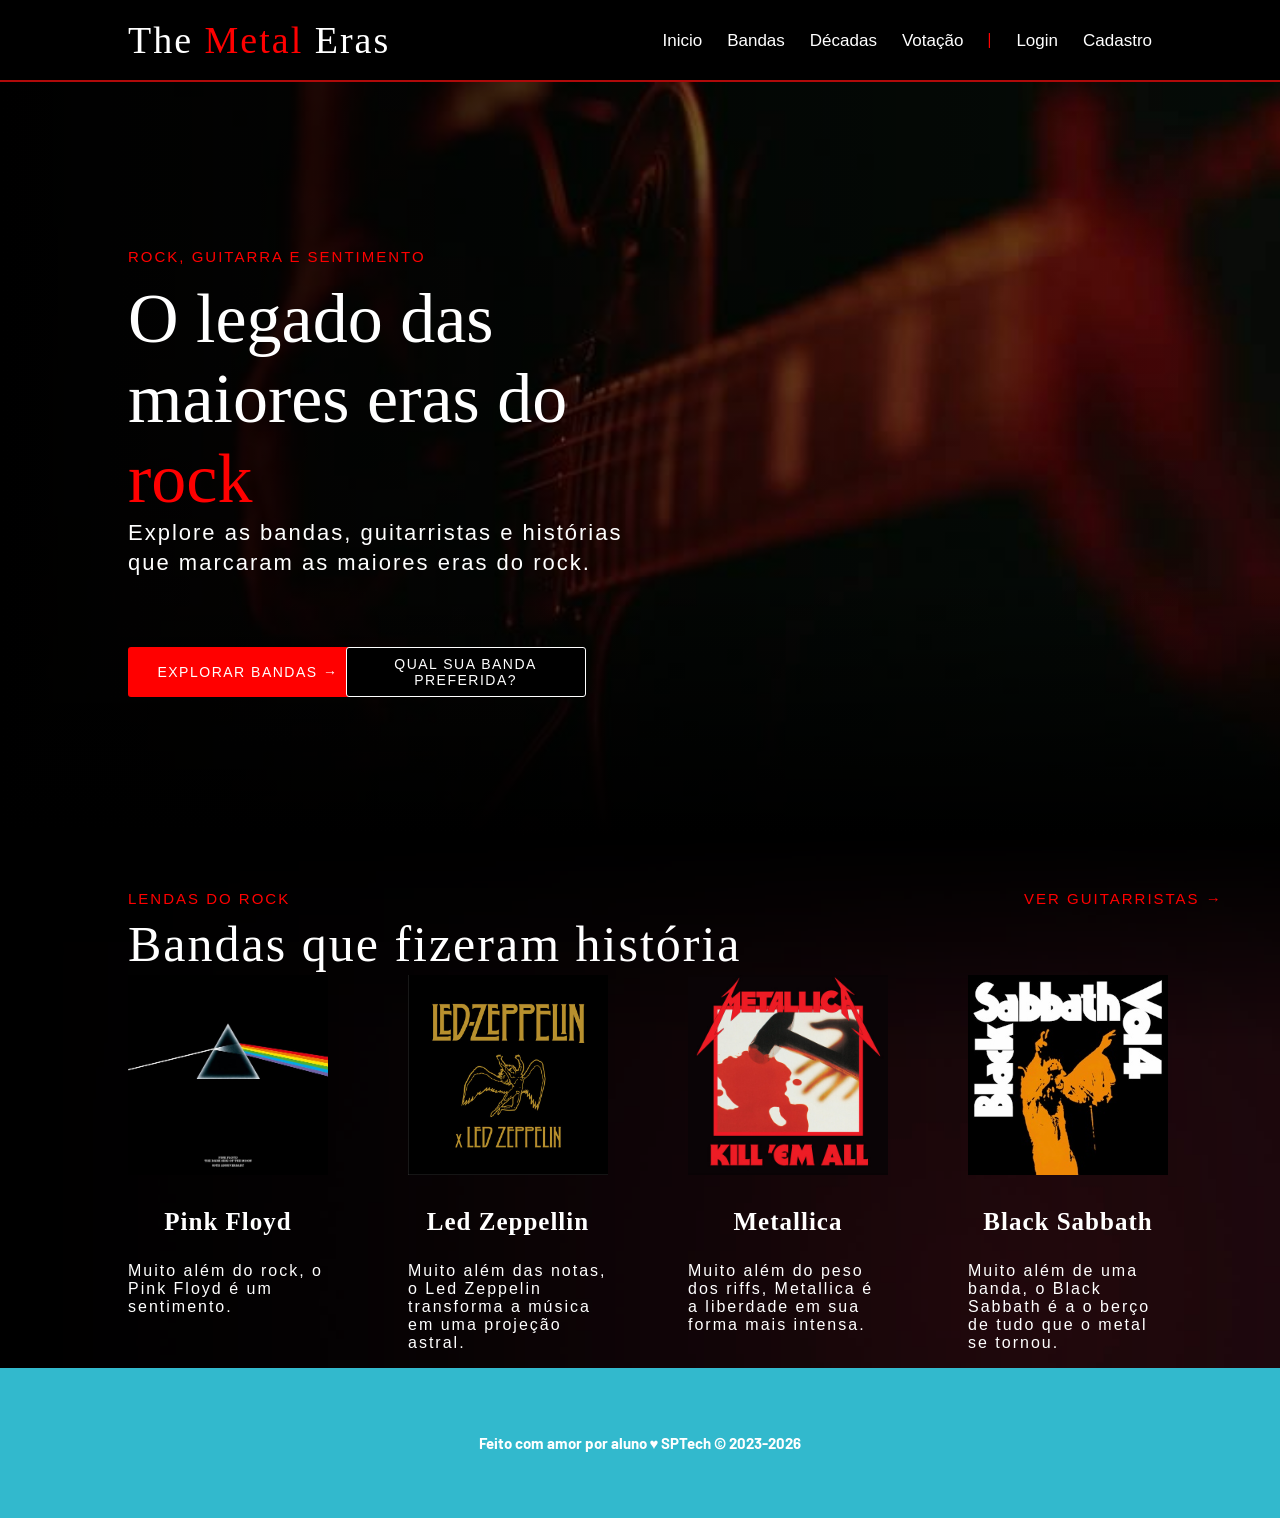
==== web-data-viz/public/index.html @ 072466fb "Adicionei a próxima parte do site, com as bandas, além de aprender a fazer degrade de uma página par" ====
<!DOCTYPE html>
<html lang="en">

<head>
  <meta charset="UTF-8">
  <meta http-equiv="X-UA-Compatible" content="IE=edge">
  <meta name="viewport" content="width=device-width, initial-scale=1.0">

  <title>The Metal Eras | Página Inicial</title>

  <script src="./js/sessao.js"></script>

  <link rel="stylesheet" href="./css/estilo.css">
  <link rel="icon" href="./assets/icon/favicon2.ico">
  <link rel="preconnect" href="https://fonts.gstatic.com">
</head>

<body>
  <div class="header">
    <div class="container">
      <h1 class="titulo">The <span> Metal </span> Eras</h1>
      <ul class="navbar">
        <li class="agora">
          <a href="">Inicio</a>
        </li>
        <li>
          <a href="">Bandas</a>
        </li>
        <li>
          <a href="">Décadas</a>
        </li>
        <li>
          <a href="">Votação</a>
        </li>
        <!-- <li>
          <a href="simulador.html">Simulador</a>
        </li> -->
        <li class="separador">|</li>
        <li>
          <a href="login.html">Login</a>
        </li>
        <li>
          <a href="cadastro.html">Cadastro</a>
        </li>
      </ul>
    </div>
  </div>

  <div class="banner">
    <div class="frase_vermelha">
      <p>ROCK, GUITARRA E SENTIMENTO</p>
    </div>
    <div class="container">
      <p>O legado das maiores eras do <span>rock</span></p>
    </div>
    <div class="texto_descricao">
      <p>Explore as bandas, guitarristas e histórias que marcaram as maiores eras do rock.</p>
    </div>
    <div>
      <button class="botao_explorar" onclick="">EXPLORAR BANDAS →</button>
    </div>
    <div>
      <button class="escolha_banda" onclick="">QUAL SUA BANDA PREFERIDA?</button>
    </div>
  </div>

  <div class="social">
    <div class="container">
      <div class="titulo_bandas">
        <p>LENDAS DO ROCK</p>
      </div>
      <div class="titulo_guitarristas">
        <p href="">VER GUITARRISTAS →</p>
      </div>
      <div class="titulo_bandas2">
        <p>Bandas que fizeram história</p>
      </div>
      <div class="boxes">
        <div class="box">
          <img src="assets/the dark side of the moon.jpg">
          <h4 class="nome_banda">Pink Floyd</h4>
          <p>Muito além do rock, o Pink Floyd é um sentimento.
          </p>
        </div>
        <div class="box">
          <img src="assets/LED_ZEPPELIN.jpg">
          <h4 class="nome_banda">Led Zeppellin</h4>
          <p>Muito além das notas, o Led Zeppelin transforma a música em uma projeção astral.
          </p>
        </div>
        <div class="box">
          <img src="assets/KillEmAll.jpg">
          <h4 class="nome_banda">Metallica</h4>
          <p>Muito além do peso dos riffs, Metallica é a liberdade em sua forma mais intensa.
          </p>
        </div>
        <div class="box">
          <img src="assets/vol 4.jpg">
          <h4 class="nome_banda">Black Sabbath</h4>
          <p>Muito além de uma banda, o Black Sabbath é a o berço de tudo que o metal se tornou.
          </p>
        </div>
      </div>
    </div>
  </div>

  <div class="footer">
    <div class="container">
      <h4>Feito com amor por aluno &hearts; SPTech &copy; 2023-2026</h4>
    </div>
  </div>
</body>

</html>
---- web-data-viz/public/css/estilo.css ----
@import url('https://fonts.googleapis.com/css2?family=Barlow:ital,wght@0,100;0,200;0,300;0,400;0,500;0,600;0,700;0,800;0,900;1,100;1,200;1,300;1,400;1,500;1,600;1,700;1,800;1,900&display=swap');

body {
  margin: 0;
  padding: 0;
  font-family: 'Barlow', 'Segoe UI', 'Segoe UI', Tahoma, Geneva, Verdana, sans-serif;
  background-color: black;
}

:root {
  --tamanho-header: 80px;
  --tamanho-banner: calc(100vh - var(--tamanho-header) - var(--tamanho-footer) - 2px);
  --tamanho-simulador: calc(100vh - var(--tamanho-header) - var(--tamanho-footer) - 2px);
  --tamanho-login: calc(100vh - var(--tamanho-header) - var(--tamanho-footer) - 2px);
  --tamanho-footer: 65px;
}

.container {
  display: flex;
  width: 80%;
  margin: auto;
}

.header {
  height: var(--tamanho-header);
  border-bottom: 2px solid #b00a0a;
  font-size: 17px;
}

.header .container {
  justify-content: space-between;
  align-items: center;
  height: 100%;
}

.header a {
  text-decoration: none;
  color: white;
  font-family: 'Montserrat', sans-serif;
}

.separador {
  color: red;
}

.agora {
  font-weight: 400;
  color: #ED145B;
}

.navbar {
  display: flex;
  align-items: center;
  gap: 25px;
  list-style: none;
  padding: 0;
}

.navbar li a:hover {
  text-decoration: underline;
  text-decoration-color: red;
  text-underline-offset: 6px;
  color: red;
}

.titulo {
  color: #ffffff;
  width: fit-content;
  font-weight: 500;
  font-family: cinzel;
  letter-spacing: 2px;
  font-size: 38px;
}

.titulo span {
  color: rgb(255, 0, 0);
}

.header h1 {
  margin: 0;
}

/* BANNER */

.banner {
  height: var(--tamanho-banner);
  color: white;
  background-color: black;
  background-image:
    linear-gradient(to bottom, transparent 65%, black 100%),
    linear-gradient(to right, black, transparent),
    url('../assets/banner site.jpg');
  background-size: cover;
  background-position: center;
  background-repeat: no-repeat;
  position: relative;
}

.banner .container {
  justify-content: center left;
  align-items: center;
  height: 100%;
}

.banner .container p {
  width: 50%;
  margin: 0;
  padding: 0;
  font-family: cinzel;
  font-size: 70px;
  font-weight: 500;
  transform: translateY(-60px);
}

.banner .frase_vermelha p {
  position: absolute;
  top: 20%;
  left: 10%;
  color: red;
  font-size: 18px;
  font-family: 'Poppins', sans-serif;
  letter-spacing: 2px;
  font-size: 15px;
}


.banner .container span {
  color: red;
}

.banner .texto_descricao p {
  position: absolute;
  top: 55%;
  left: 10%;
  color: white;
  font-family: 'Poppins', sans-serif;
  letter-spacing: 2px;
  font-size: 22px;
  width: 500px;
  line-height: 30px;
}

.banner .botao_explorar {
  position: absolute;
  top: 75%;
  left: 10%;
  width: 240px;
  height: 50px;
  font-size: 14px;
  letter-spacing: 1.5px;
  color: white;
  background-color: red;
  border: none;
  border-radius: 3px;
  cursor: pointer;
}

.banner .escolha_banda {
  position: absolute;
  top: 75%;
  left: 27%;
  width: 240px;
  height: 50px;
  font-size: 14px;
  letter-spacing: 1.5px;
  color: white;
  background-color: black;
  border: 1px solid white;
  border-radius: 3px;
  cursor: pointer;
}

/* MISSÃO VISÃO VALORES */

.social {
  background-image:
    linear-gradient(to bottom, black 0%, transparent 40%),
    linear-gradient(to right, black, transparent),
    url(../assets/fundo-site.jpg);
  display: flex;
  padding-top: 140px;
  position: relative;
}

.social .container {
  justify-content: center;
}

.container .titulo_bandas p {
  position: absolute;
  top: 40px;
  left: 10%;
  color: red;
  font-size: 15px;
  font-family: 'Poppins', sans-serif;
  letter-spacing: 2px;
}

.container .titulo_guitarristas p {
  position: absolute;
  top: 40px;
  left: 80%;
  color: red;
  font-size: 15px;
  font-family: 'Poppins', sans-serif;
  letter-spacing: 2px;
}

.container .titulo_bandas2 p {
  position: absolute;
  top: 30px;
  left: 10%;
  color: white;
  font-size: 50px;
  font-family: cinzel;
  letter-spacing: 2px;
}

.box img {
  width: 200px;
}

.social .container .boxes {
  display: flex;
  justify-content: space-between;
  width: 100%;
  padding: 0;
  gap: 80px;
}

.social .box h4 {
  margin-bottom: 10px;
}


.social .container .boxes .nome_banda {
  font-family: cinzel;
  font-size: 25px;
  color: white;
  letter-spacing: 1px;
}

.social p {
  text-align: left;
  color: white;
  font-family: 'Poppins', sans-serif;
  letter-spacing: 2px;
}

.box {
  display: flex;
  flex-direction: column;
  align-items: center;
}

/* FOOTER */

.footer {
  background-color: #32b9cd;
  height: 150px;
  color: #fff;
  display: flex;
  font-size: 15px;
}

.footer .container {
  justify-content: center;
  text-align: center;
}

.footer .container .version {
  font-size: 12px;
}

/* LOGIN */

.login {
  height: var(--tamanho-login);
  background-image: url('../assets/imgs/bg-jelly-fish-para-home.png');
  background-size: cover;
}

.login .container {
  justify-content: center;
  align-items: center;
  height: 100%;
}

.card {
  width: 50%;
  background-color: #e5e5e5;
  border-radius: 10px;
  display: flex;
  align-items: center;
  justify-content: space-evenly;
  color: palevioletred;
  flex-direction: column;
  height: fit-content;
  padding: 20px 0;
}

.card h2 {
  margin: 0;
  font-size: 30px;
}

.formulario {
  display: flex;
  height: 90%;
  width: 80%;
  justify-content: space-around;
  flex-direction: column;
}

.formulario span {
  font-size: 15px;
  font-weight: 800;
}

.formulario input {
  border: 2px solid #32b9cd;
  text-align: center;
  border-radius: 10px;
  margin: 0;
}

.formulario select {
  border: 2px solid #32b9cd;
  background-color: white;
  color: gray;
  height: 36px;
  text-align: center;
  border-radius: 10px;
  margin: 0;
}

.campo {
  display: flex;
  flex-direction: column;
  justify-content: start;
  padding: 5px 0;
}

.botao {
  cursor: pointer;
  font-family: "Barlow", sans-serif;
  border: 0;
  border-radius: 5px;
  font-weight: 600;
  font-size: 18px;
  color: #fff;
  background-color: #ED145B;
  width: 120px;
  height: 30px;
  align-self: center;
  margin-top: 20px;
}

.loading-div {
  width: 50px;
  display: none;
}

.loading-div img {
  height: 50px;
  width: 50px;
}

#div_erros_login {
  display: none
}

/* FORMULARIO */

.alerta_erro {
  display: flex;
  justify-content: flex-end;
}

.card_erro {
  display: none;
  background-color: #fff;
  color: black;
  width: 230px;
  position: fixed;
  border-radius: 4px;
  border: #ED145B 3px solid;
  padding: 10px;
  margin-right: 10%;
}

.card_erro #mensagem_erro {
  font-weight: 500;
  font-size: 20px;
}

.formulario .tipo_campo {
  font-size: 20px;
  font-weight: 600 !important;
}

.formulario {
  display: flex;
  flex-direction: column;
}

input {
  margin-bottom: 10px;
  border: 2px solid #32b9cd;
  padding: 10px;
  text-align: center;
  border-radius: 10px;
}

.btn {
  font-family: "Barlow", sans-serif;
  border: 0;
  border-radius: 5px;
  font-weight: 600;
  font-size: 18px;
  padding: 10px 15px;
  color: white;
  background-color: #ED145B;
  width: 120px;
  align-self: center;
  margin-top: 5px;
}

.loading-div {
  width: 50px;
  margin: auto;
  display: none;
}

.loading-div img {
  height: 50px;
  width: 50px;
}

/* SIMULADOR */

.simulador {
  color: white;
}

.simulador .container {
  flex-direction: column;
  overflow: scroll;
  height: var(--tamanho-simulador);
}

/* ALERTA */

#alerta {
  position: absolute;
  right: 0;
  bottom: 0;
}

.mensagem-alarme {
  background-color: white;
  border-radius: 5px;
  width: 300px;
  height: 80px;
  margin: 10px;
  padding: 10px 0;
  display: flex;
  justify-content: space-evenly;
  align-items: center;
}

.mensagem-alarme h3 {
  font-size: 14px;
  margin: 0;
}

.mensagem-alarme .informacao {
  width: 66%;
}

.alarme-sino {
  width: 48px;
  height: 48px;
  animation-name: bell;
  animation-duration: 4s;
  background-image: url('https://cdn-icons-png.flaticon.com/512/1157/1157000.png');
  background-size: cover;
  animation-iteration-count: infinite;
}

@keyframes bell {
  0% {
    transform: rotate(25deg)
  }

  25% {
    transform: rotate(-25deg)
  }

  50% {
    transform: rotate(25deg)
  }

  75% {
    transform: rotate(-25deg)
  }

  100% {
    transform: rotate(25deg)
  }
}
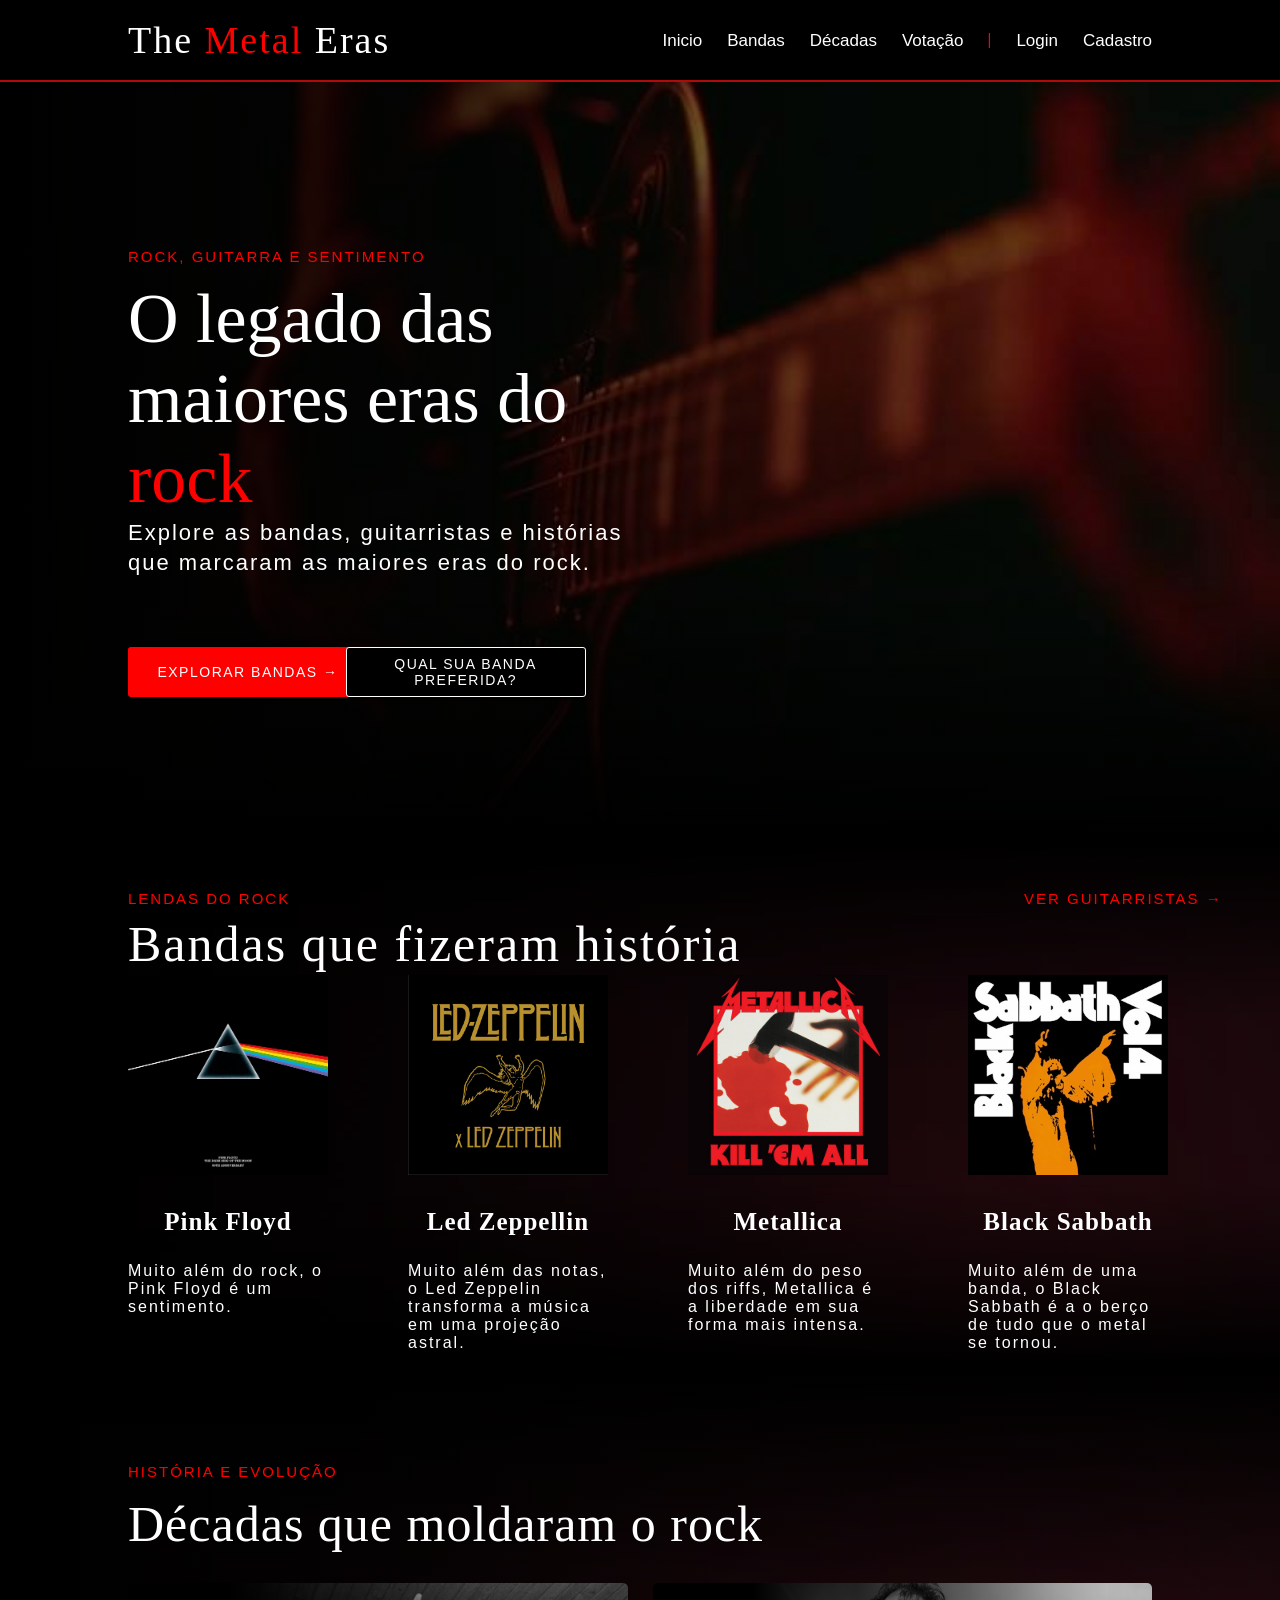
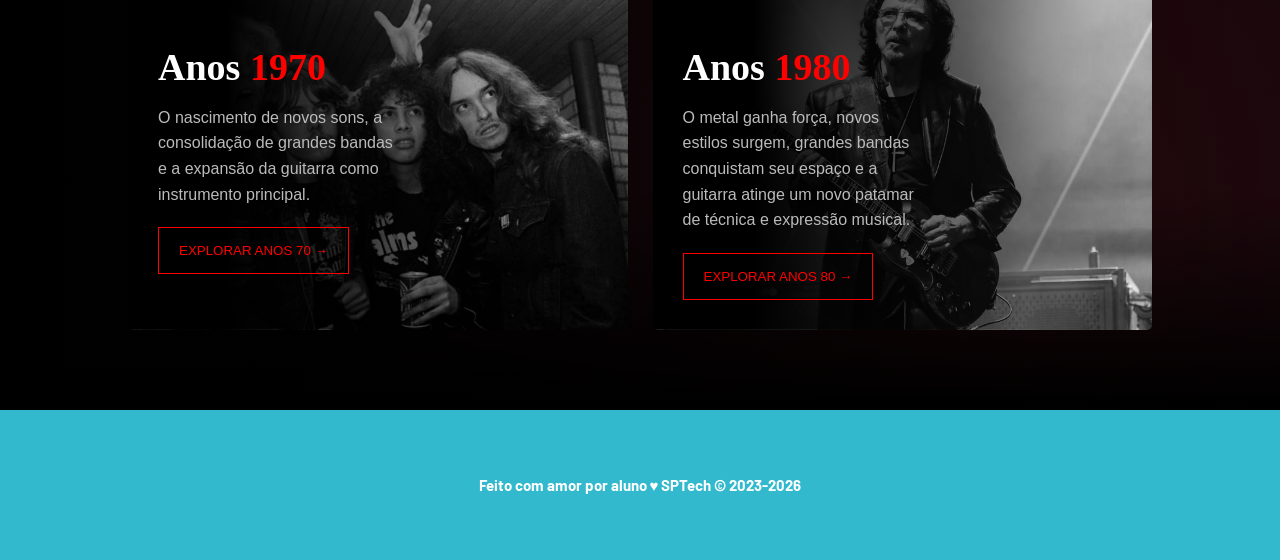
==== commit f91ea771: "Adicionei o proximo campo site que representam as duas grandes décadas no qual quero abordar, adicio" ====
--- a/web-data-viz/public/index.html
+++ b/web-data-viz/public/index.html
@@ -57,14 +57,16 @@
       <p>Explore as bandas, guitarristas e histórias que marcaram as maiores eras do rock.</p>
     </div>
     <div>
-      <button class="botao_explorar" onclick="">EXPLORAR BANDAS →</button>
+      <a href="#lendas">
+        <button class="botao_explorar">EXPLORAR BANDAS →</button>
+      </a>
     </div>
     <div>
       <button class="escolha_banda" onclick="">QUAL SUA BANDA PREFERIDA?</button>
     </div>
   </div>
 
-  <div class="social">
+  <div class="social" id="lendas">
     <div class="container">
       <div class="titulo_bandas">
         <p>LENDAS DO ROCK</p>
@@ -104,6 +106,50 @@
     </div>
   </div>
 
+  <!-- DÉCADAS DO ROCK -->
+
+  <div class="decadas">
+    <div class="container">
+
+      <div class="titulo_decadas">
+        <p>HISTÓRIA E EVOLUÇÃO</p>
+        <h1>Décadas que moldaram o rock</h1>
+      </div>
+
+      <div class="cards_decadas">
+
+        <div class="card_anos70">
+          <h2>Anos <span>1970</span></h2>
+
+          <p>
+            O nascimento de novos sons, a
+            consolidação de grandes bandas
+            e a expansão da guitarra como
+            instrumento principal.
+          </p>
+
+          <a href="decadas.html#anos70">
+            <button>EXPLORAR ANOS 70 →</button>
+          </a>
+        </div>
+
+        <div class="card_anos80">
+          <h2>Anos <span>1980</span></h2>
+
+          <p>
+            O metal ganha força, novos estilos surgem,
+            grandes bandas conquistam seu espaço e a guitarra
+            atinge um novo patamar de técnica e expressão musical.
+          </p>
+
+          <a href="decadas.html#anos80">
+            <button>EXPLORAR ANOS 80 →</button>
+          </a>
+        </div>
+      </div>
+    </div>
+  </div>
+
   <div class="footer">
     <div class="container">
       <h4>Feito com amor por aluno &hearts; SPTech &copy; 2023-2026</h4>
--- a/web-data-viz/public/css/estilo.css
+++ b/web-data-viz/public/css/estilo.css
@@ -1,10 +1,15 @@
 @import url('https://fonts.googleapis.com/css2?family=Barlow:ital,wght@0,100;0,200;0,300;0,400;0,500;0,600;0,700;0,800;0,900;1,100;1,200;1,300;1,400;1,500;1,600;1,700;1,800;1,900&display=swap');
+
 
 body {
   margin: 0;
   padding: 0;
   font-family: 'Barlow', 'Segoe UI', 'Segoe UI', Tahoma, Geneva, Verdana, sans-serif;
   background-color: black;
+}
+
+html {
+    scroll-behavior: smooth;
 }
 
 :root {
@@ -170,13 +175,13 @@
   cursor: pointer;
 }
 
-/* MISSÃO VISÃO VALORES */
+/* Lendas do rock */
 
 .social {
   background-image:
-    linear-gradient(to bottom, black 0%, transparent 40%),
+    linear-gradient(to bottom, black 0%, transparent 35%, transparent 65%, black 100%),
     linear-gradient(to right, black, transparent),
-    url(../assets/fundo-site.jpg);
+    url('../assets/fundo-site.jpg');
   display: flex;
   padding-top: 140px;
   position: relative;
@@ -252,6 +257,96 @@
   flex-direction: column;
   align-items: center;
 }
+
+/* Décadas do rock */
+
+.decadas {
+    background-image:
+    linear-gradient(to bottom, black 0%, transparent 35%, transparent 65%, black 100%),
+    linear-gradient(to right, black, transparent),
+    url('../assets/fundo-site.jpg');
+    padding: 80px 0;
+    color: white;
+}
+
+.decadas .container {
+  display: block;
+}
+
+.titulo_decadas p {
+  color: red;
+  font-family: 'Poppins', sans-serif;
+  font-size: 15px;
+  letter-spacing: 2px;
+}
+
+.titulo_decadas h1 {
+  font-family: 'Cinzel', serif;
+  font-size: 50px;
+  margin: 10px 0 30px;
+  letter-spacing: 1px;
+  font-weight: 500;
+}
+
+.cards_decadas {
+  display: flex;
+  gap: 25px;
+}
+
+.card_anos70,
+.card_anos80 {
+  width: 50%;
+  min-height: 260px;
+  padding: 30px;
+  border-radius: 5px;
+}
+
+.cards_decadas h2 {
+  font-family: 'Cinzel', serif;
+  font-size: 38px;
+  margin-bottom: 10px;
+}
+
+.cards_decadas h2 span {
+  color: red;
+}
+
+.cards_decadas p {
+  font-family: 'Poppins', sans-serif;
+  font-size: 16px;
+  color: #bbbbbb;
+  line-height: 1.6;
+  width: 55%;
+  margin-bottom: 20px;
+}
+
+.cards_decadas button {
+  background-color: transparent;
+  color: red;
+  border: 1px solid red;
+  padding: 15px 20px;
+  font-family: 'Poppins', sans-serif;
+  cursor: pointer;
+}
+
+.card_anos70 {
+  background-image:
+    linear-gradient(to right, black 20%, transparent 100%),
+    url('../assets/metallica.jpeg');
+  background-size: cover;
+  background-position: center;
+  background-repeat: no-repeat;
+}
+
+.card_anos80 {
+  background-image:
+    linear-gradient(to right, black 20%, transparent 100%),
+    url('../assets/tony\ iommi\ 1970.jpeg');
+  background-size: cover;
+  background-position: center;
+  background-repeat: no-repeat;
+}
+
 
 /* FOOTER */
 
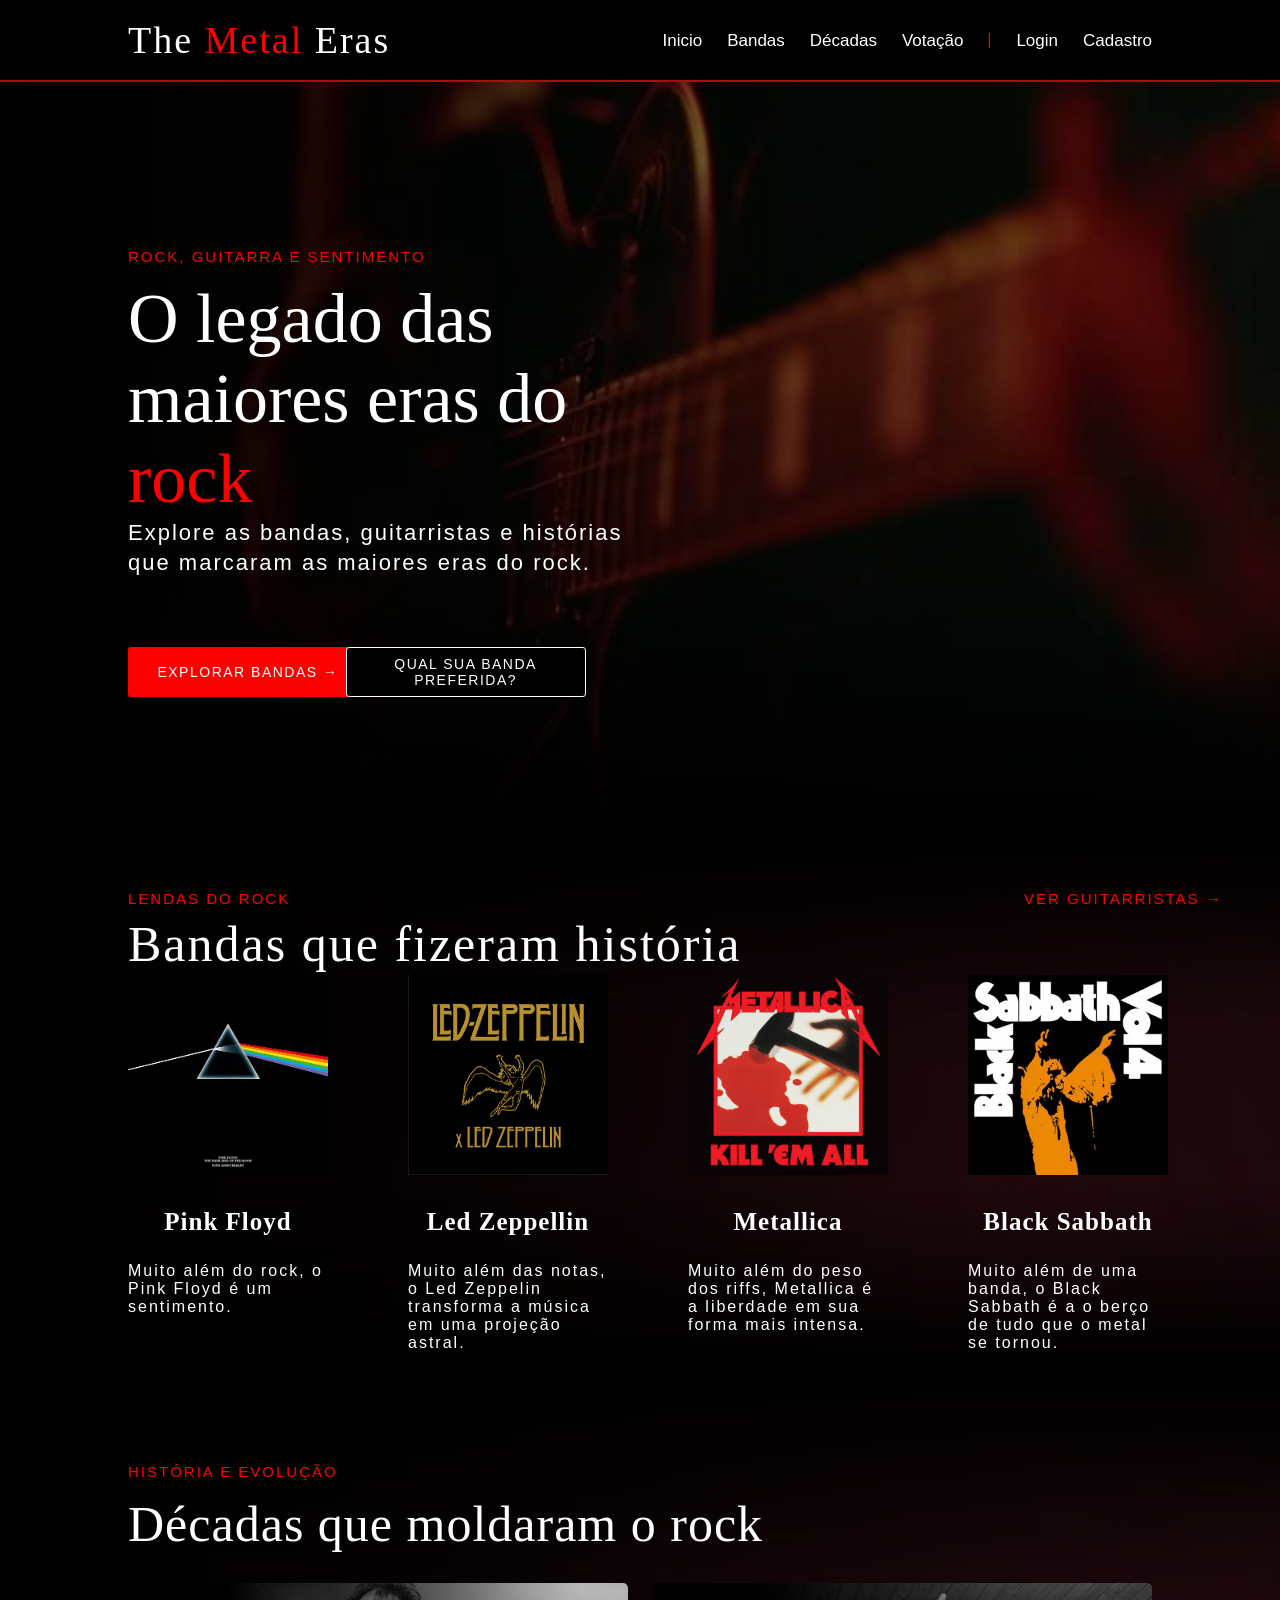
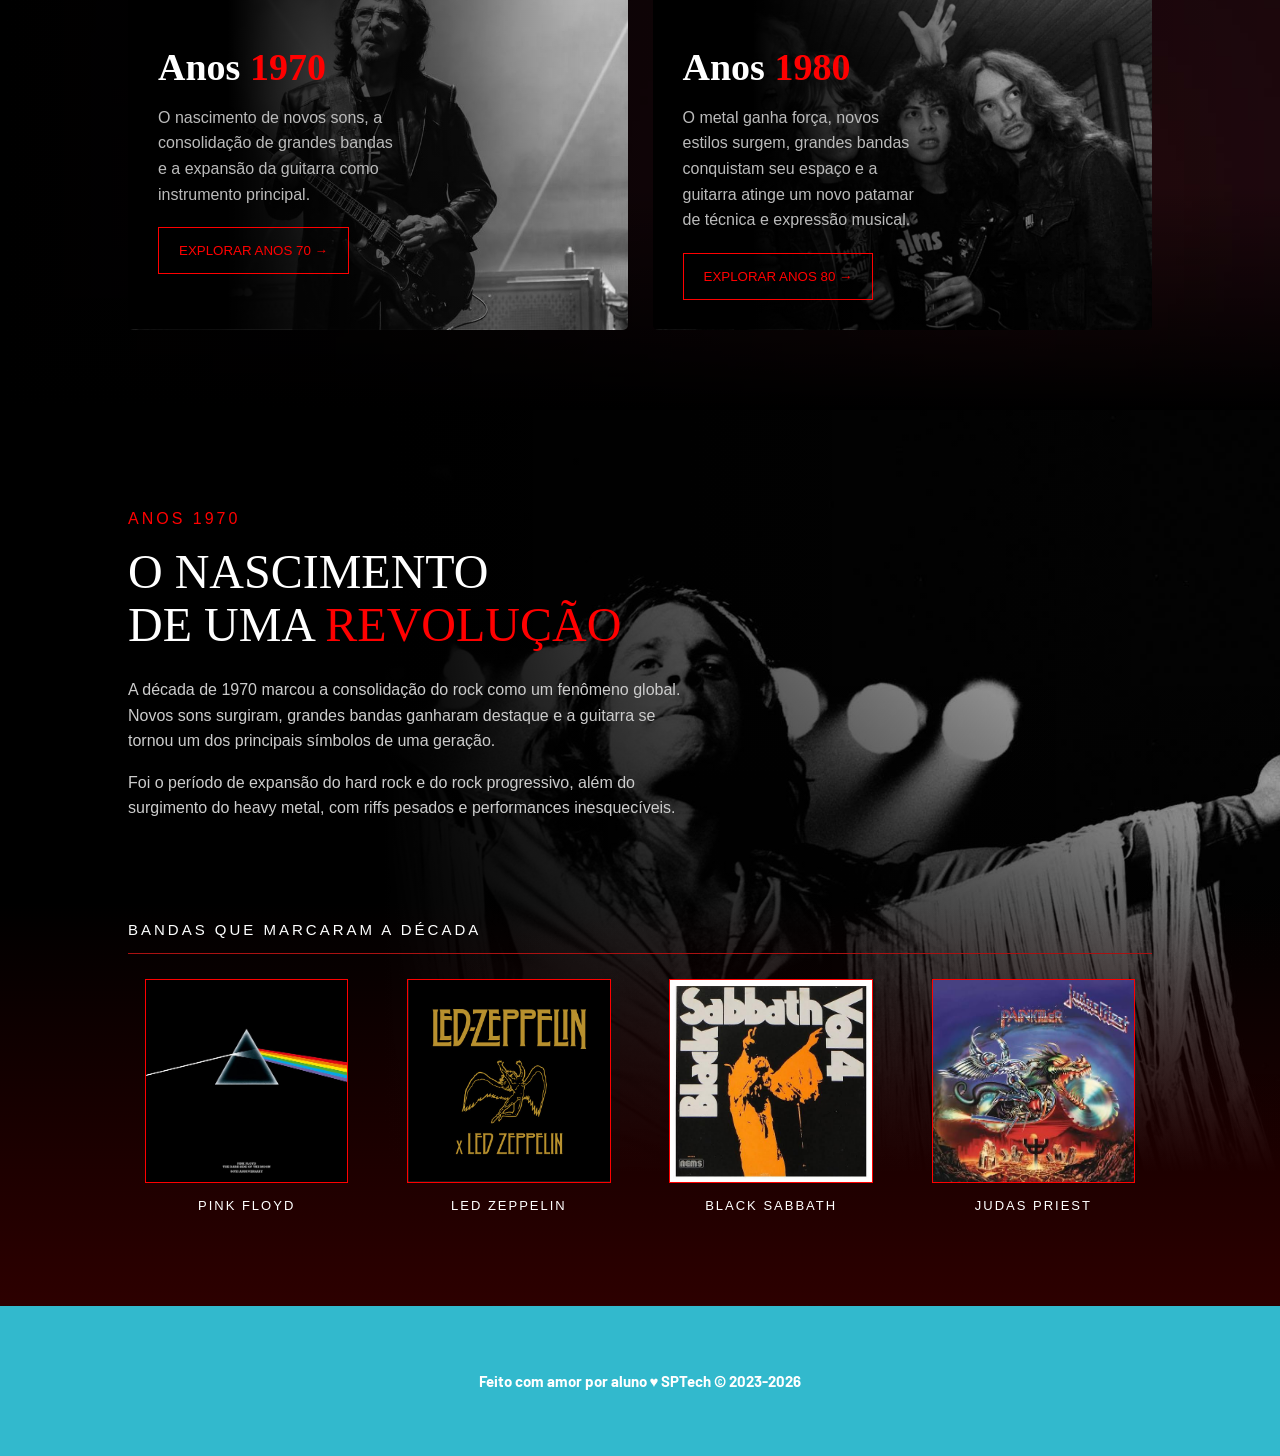
==== commit f42837e0: "Removi o dat-aqu-ino porque não será necessario para o projeto, e criei a nova pagina de 1970, proxi" ====
--- a/web-data-viz/public/index.html
+++ b/web-data-viz/public/index.html
@@ -128,7 +128,7 @@
             instrumento principal.
           </p>
 
-          <a href="decadas.html#anos70">
+          <a href="#anos70">
             <button>EXPLORAR ANOS 70 →</button>
           </a>
         </div>
@@ -150,6 +150,72 @@
     </div>
   </div>
 
+  <!-- 1970 -->
+
+<div class="pagina_anos70" id="anos70">
+    <div class="container">
+
+        <div class="texto_anos70">
+
+            <p class="subtitulo_anos70">ANOS 1970</p>
+
+            <h1>
+                O NASCIMENTO<br>
+                DE UMA <span>REVOLUÇÃO</span>
+            </h1>
+
+            <p>
+                A década de 1970 marcou a consolidação do rock
+                como um fenômeno global. Novos sons surgiram,
+                grandes bandas ganharam destaque e a guitarra
+                se tornou um dos principais símbolos de uma geração.
+            </p>
+
+            <p>
+                Foi o período de expansão do hard rock e do rock
+                progressivo, além do surgimento do heavy metal,
+                com riffs pesados e performances inesquecíveis.
+            </p>
+
+        </div>
+
+        <!-- BANDAS DOS ANOS 1970 -->
+
+        <div class="bandas_anos70">
+
+            <h3>BANDAS QUE MARCARAM A DÉCADA</h3>
+
+            <div class="cards_anos70">
+
+                <div class="banda_anos70">
+                    <img src="assets/the dark side of the moon.jpg">
+                    <p>PINK FLOYD</p>
+                </div>
+
+                <div class="banda_anos70">
+                    <img src="assets/LED_ZEPPELIN.jpg">
+                    <p>LED ZEPPELIN</p>
+                </div>
+
+                <div class="banda_anos70">
+                    <img src="assets/black-sabbath-vol4.jpg">
+                    <p>BLACK SABBATH</p>
+                </div>
+
+                <div class="banda_anos70">
+                    <img src="assets/painkillerJudasPriest.jpg">
+                    <p>JUDAS PRIEST</p>
+                </div>
+
+            </div>
+
+        </div>
+
+    </div>
+</div>
+
+
+
   <div class="footer">
     <div class="container">
       <h4>Feito com amor por aluno &hearts; SPTech &copy; 2023-2026</h4>
--- a/web-data-viz/public/css/estilo.css
+++ b/web-data-viz/public/css/estilo.css
@@ -9,7 +9,7 @@
 }
 
 html {
-    scroll-behavior: smooth;
+  scroll-behavior: smooth;
 }
 
 :root {
@@ -261,12 +261,12 @@
 /* Décadas do rock */
 
 .decadas {
-    background-image:
+  background-image:
     linear-gradient(to bottom, black 0%, transparent 35%, transparent 65%, black 100%),
     linear-gradient(to right, black, transparent),
     url('../assets/fundo-site.jpg');
-    padding: 80px 0;
-    color: white;
+  padding: 80px 0;
+  color: white;
 }
 
 .decadas .container {
@@ -332,21 +332,122 @@
 .card_anos70 {
   background-image:
     linear-gradient(to right, black 20%, transparent 100%),
+    url('../assets/tony\ iommi\ 1970.jpeg');
+  background-size: cover;
+  background-position: center;
+  background-repeat: no-repeat;
+}
+
+.card_anos80 {
+  background-image:
+    linear-gradient(to right, black 20%, transparent 100%),
     url('../assets/metallica.jpeg');
   background-size: cover;
   background-position: center;
   background-repeat: no-repeat;
 }
 
-.card_anos80 {
-  background-image:
-    linear-gradient(to right, black 20%, transparent 100%),
-    url('../assets/tony\ iommi\ 1970.jpeg');
-  background-size: cover;
-  background-position: center;
-  background-repeat: no-repeat;
-}
-
+/* 1970 */
+
+.pagina_anos70 {
+    background-color: black;
+
+    background-image:
+        linear-gradient(to top, rgba(100, 0, 0, 0.45) 0%, transparent 45%),
+        linear-gradient(to right, black 30%, transparent 100%),
+        linear-gradient(to bottom, transparent 20%, black 85%),
+        url('../assets/ozzy-1970.jpg');
+
+    background-size: cover;
+    background-position: center;
+    background-repeat: no-repeat;
+
+    color: white;
+    padding: 80px 0;
+}
+
+.pagina_anos70 .container {
+    display: block;
+}
+
+.texto_anos70 {
+    width: 55%;
+}
+
+.texto_anos70 .subtitulo_anos70 {
+    color: red;
+    font-family: 'Poppins', sans-serif;
+    font-size: 16px;
+    letter-spacing: 3px;
+}
+
+.texto_anos70 h1 {
+    font-family: 'Cinzel', serif;
+    font-size: 48px;
+    font-weight: 400;
+    line-height: 1.1;
+    margin: 15px 0 25px;
+}
+
+.texto_anos70 h1 span {
+    color: red;
+}
+
+.texto_anos70 p {
+    font-family: 'Poppins', sans-serif;
+    font-size: 16px;
+    line-height: 1.6;
+    margin-bottom: 15px;
+    color: #cccccc;
+}
+
+.texto_anos70 .subtitulo_anos70 {
+    color: red;
+}
+
+/* BANDAS DOS ANOS 1970 */
+
+.bandas_anos70 {
+    margin-top: 100px;
+}
+
+.bandas_anos70 h3 {
+    font-family: 'Poppins', sans-serif;
+    font-size: 15px;
+    letter-spacing: 3px;
+    font-weight: 500;
+    border-bottom: 1px solid #aa1111;
+    padding-bottom: 15px;
+    margin-bottom: 25px;
+}
+
+.cards_anos70 {
+    display: flex;
+    justify-content: space-between;
+    gap: 25px;
+}
+
+.banda_anos70 {
+    flex: 1;
+    min-width: 0;
+    text-align: center;
+}
+
+.banda_anos70 img {
+    width: 85%;
+    aspect-ratio: 1 / 1;
+    object-fit: contain;
+    background-color: black;
+    border: 1px solid red;
+}
+
+.banda_anos70 p {
+    font-family: 'Poppins', sans-serif;
+    font-size: 13px;
+    letter-spacing: 2px;
+    margin-top: 12px;
+    color: white;
+}
 
 /* FOOTER */
 
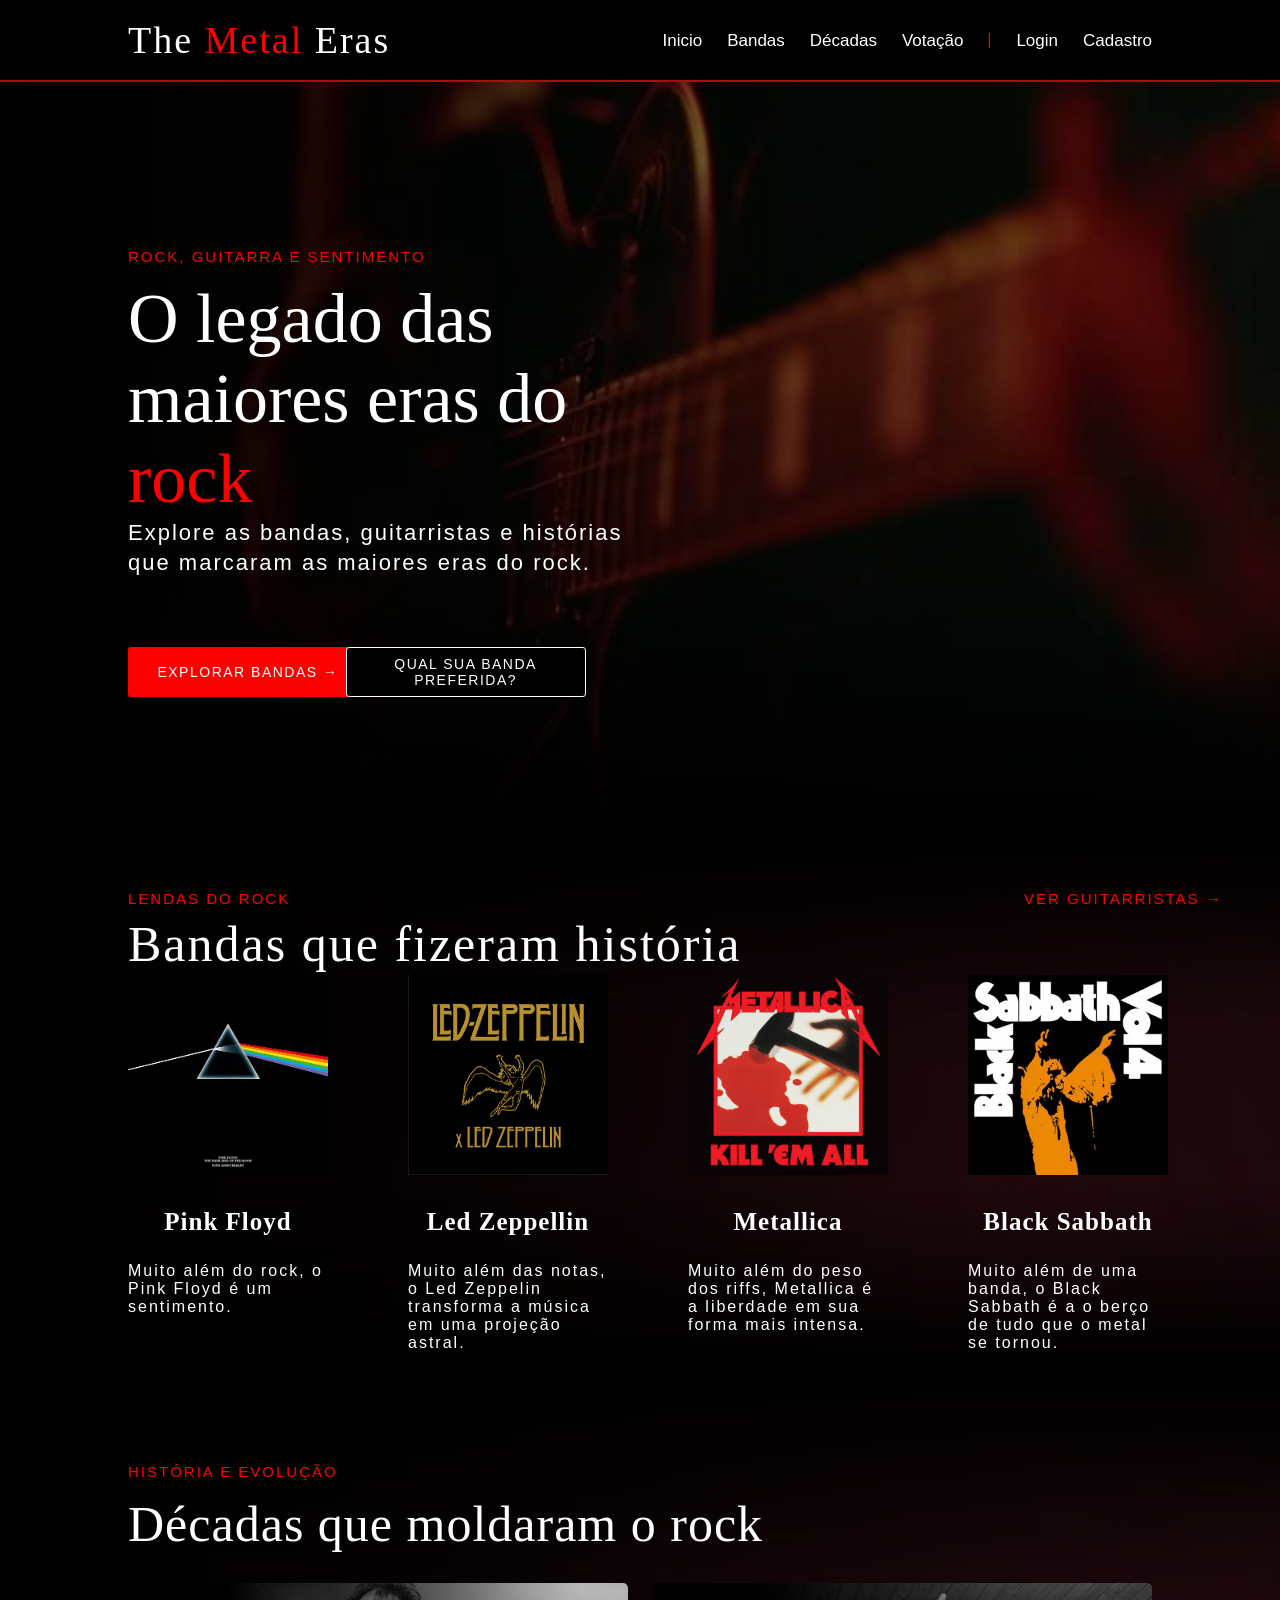
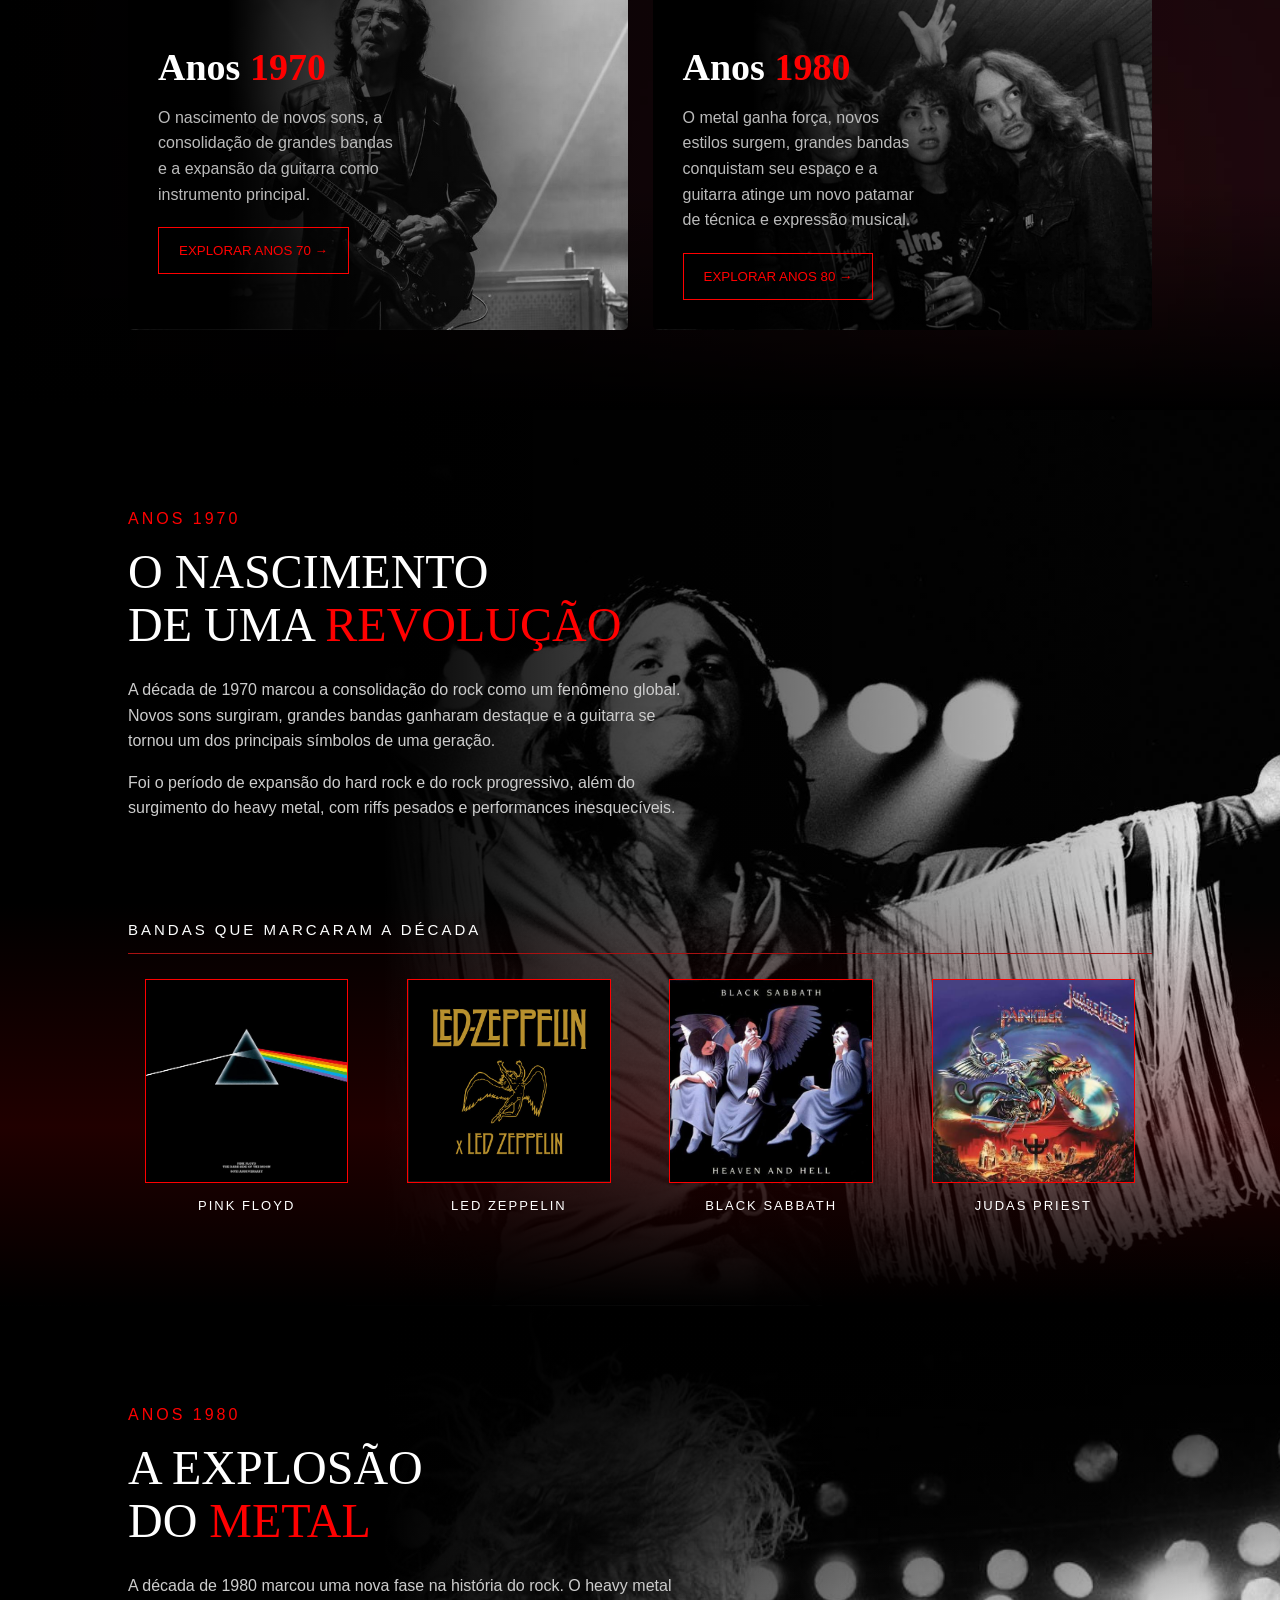
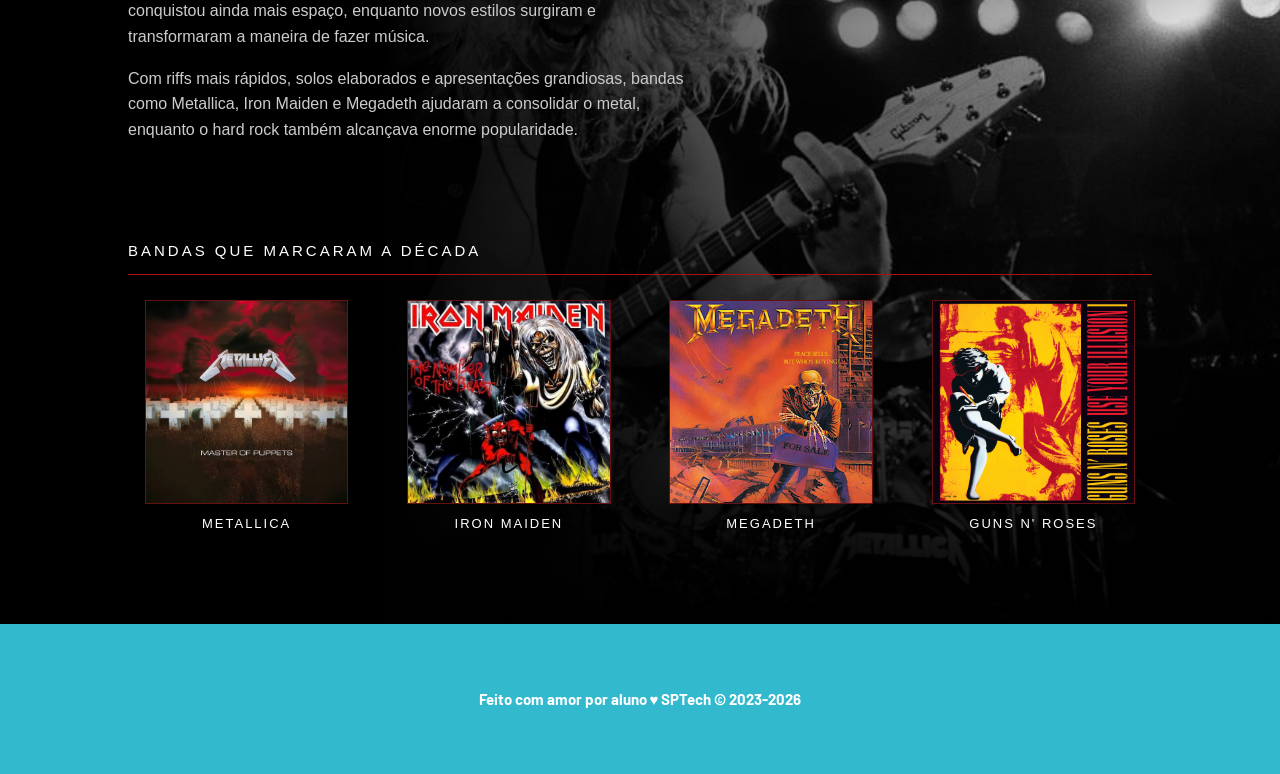
==== commit df7d958b: "Adição da próxima parte do site, em relação a 1980, próximo passo é fazer a parte de votação, ou cad" ====
--- a/web-data-viz/public/index.html
+++ b/web-data-viz/public/index.html
@@ -142,7 +142,7 @@
             atinge um novo patamar de técnica e expressão musical.
           </p>
 
-          <a href="decadas.html#anos80">
+          <a href="#anos80">
             <button>EXPLORAR ANOS 80 →</button>
           </a>
         </div>
@@ -152,68 +152,127 @@
 
   <!-- 1970 -->
 
-<div class="pagina_anos70" id="anos70">
-    <div class="container">
-
-        <div class="texto_anos70">
-
-            <p class="subtitulo_anos70">ANOS 1970</p>
-
-            <h1>
-                O NASCIMENTO<br>
-                DE UMA <span>REVOLUÇÃO</span>
-            </h1>
-
-            <p>
-                A década de 1970 marcou a consolidação do rock
-                como um fenômeno global. Novos sons surgiram,
-                grandes bandas ganharam destaque e a guitarra
-                se tornou um dos principais símbolos de uma geração.
-            </p>
-
-            <p>
-                Foi o período de expansão do hard rock e do rock
-                progressivo, além do surgimento do heavy metal,
-                com riffs pesados e performances inesquecíveis.
-            </p>
-
-        </div>
-
-        <!-- BANDAS DOS ANOS 1970 -->
-
-        <div class="bandas_anos70">
-
-            <h3>BANDAS QUE MARCARAM A DÉCADA</h3>
-
-            <div class="cards_anos70">
-
-                <div class="banda_anos70">
-                    <img src="assets/the dark side of the moon.jpg">
-                    <p>PINK FLOYD</p>
-                </div>
-
-                <div class="banda_anos70">
-                    <img src="assets/LED_ZEPPELIN.jpg">
-                    <p>LED ZEPPELIN</p>
-                </div>
-
-                <div class="banda_anos70">
-                    <img src="assets/black-sabbath-vol4.jpg">
-                    <p>BLACK SABBATH</p>
-                </div>
-
-                <div class="banda_anos70">
-                    <img src="assets/painkillerJudasPriest.jpg">
-                    <p>JUDAS PRIEST</p>
-                </div>
-
-            </div>
-
-        </div>
-
-    </div>
-</div>
-
+  <div class="pagina_anos70" id="anos70">
+    <div class="container">
+
+      <div class="texto_anos70">
+
+        <p class="subtitulo_anos70">ANOS 1970</p>
+
+        <h1>
+          O NASCIMENTO<br>
+          DE UMA <span>REVOLUÇÃO</span>
+        </h1>
+
+        <p>
+          A década de 1970 marcou a consolidação do rock
+          como um fenômeno global. Novos sons surgiram,
+          grandes bandas ganharam destaque e a guitarra
+          se tornou um dos principais símbolos de uma geração.
+        </p>
+
+        <p>
+          Foi o período de expansão do hard rock e do rock
+          progressivo, além do surgimento do heavy metal,
+          com riffs pesados e performances inesquecíveis.
+        </p>
+
+      </div>
+
+      <!-- BANDAS DOS ANOS 1970 -->
+
+      <div class="bandas_anos70">
+
+        <h3>BANDAS QUE MARCARAM A DÉCADA</h3>
+
+        <div class="cards_anos70">
+
+          <div class="banda_anos70">
+            <img src="assets/the dark side of the moon.jpg">
+            <p>PINK FLOYD</p>
+          </div>
+
+          <div class="banda_anos70">
+            <img src="assets/LED_ZEPPELIN.jpg">
+            <p>LED ZEPPELIN</p>
+          </div>
+
+          <div class="banda_anos70">
+            <img src="assets/hevean-and-hell.jpg">
+            <p>BLACK SABBATH</p>
+          </div>
+
+          <div class="banda_anos70">
+            <img src="assets/painkillerJudasPriest.jpg">
+            <p>JUDAS PRIEST</p>
+          </div>
+        </div>
+      </div>
+    </div>
+  </div>
+
+  <!-- BANDAS DOS ANOS 1980 -->
+
+  <div class="pagina_anos80" id="anos80">
+    <div class="container">
+
+      <div class="texto_anos80">
+
+        <p class="subtitulo_anos80">ANOS 1980</p>
+
+        <h1>
+          A EXPLOSÃO<br>
+          DO <span>METAL</span>
+        </h1>
+
+        <p>
+          A década de 1980 marcou uma nova fase na história
+          do rock. O heavy metal conquistou ainda mais espaço,
+          enquanto novos estilos surgiram e transformaram
+          a maneira de fazer música.
+        </p>
+
+        <p>
+          Com riffs mais rápidos, solos elaborados e apresentações
+          grandiosas, bandas como Metallica, Iron Maiden e Megadeth
+          ajudaram a consolidar o metal, enquanto o hard rock
+          também alcançava enorme popularidade.
+        </p>
+
+      </div>
+
+      <div class="bandas_anos80">
+
+        <h3>BANDAS QUE MARCARAM A DÉCADA</h3>
+
+        <div class="cards_anos80">
+
+          <div class="banda_anos80">
+            <img src="assets/master-of-puppets.jpg">
+            <p>METALLICA</p>
+          </div>
+
+          <div class="banda_anos80">
+            <img src="assets/iron-maiden.jpg">
+            <p>IRON MAIDEN</p>
+          </div>
+
+          <div class="banda_anos80">
+            <img src="assets/megadeth.jpg">
+            <p>MEGADETH</p>
+          </div>
+
+          <div class="banda_anos80">
+            <img src="assets/guns.jpg">
+            <p>GUNS N' ROSES</p>
+          </div>
+
+        </div>
+
+      </div>
+
+    </div>
+  </div>
 
 
   <div class="footer">
--- a/web-data-viz/public/css/estilo.css
+++ b/web-data-viz/public/css/estilo.css
@@ -350,104 +350,218 @@
 /* 1970 */
 
 .pagina_anos70 {
-    background-color: black;
-
-    background-image:
-        linear-gradient(to top, rgba(100, 0, 0, 0.45) 0%, transparent 45%),
-        linear-gradient(to right, black 30%, transparent 100%),
-        linear-gradient(to bottom, transparent 20%, black 85%),
-        url('../assets/ozzy-1970.jpg');
-
-    background-size: cover;
-    background-position: center;
-    background-repeat: no-repeat;
-
-    color: white;
-    padding: 80px 0;
+  background-color: black;
+
+  background-image:
+    linear-gradient(to bottom,
+      transparent 55%,
+      rgba(65, 0, 0, 0.5) 80%,
+      black 100%),
+    linear-gradient(to right, black 30%, transparent 100%),
+    url('../assets/ozzy-1970.jpg');
+
+  background-size: cover;
+  background-position: center;
+  background-repeat: no-repeat;
+
+  color: white;
+  padding: 80px 0;
 }
 
 .pagina_anos70 .container {
-    display: block;
+  display: block;
 }
 
 .texto_anos70 {
-    width: 55%;
+  width: 55%;
 }
 
 .texto_anos70 .subtitulo_anos70 {
-    color: red;
-    font-family: 'Poppins', sans-serif;
-    font-size: 16px;
-    letter-spacing: 3px;
+  color: red;
+  font-family: 'Poppins', sans-serif;
+  font-size: 16px;
+  letter-spacing: 3px;
 }
 
 .texto_anos70 h1 {
-    font-family: 'Cinzel', serif;
-    font-size: 48px;
-    font-weight: 400;
-    line-height: 1.1;
-    margin: 15px 0 25px;
+  font-family: 'Cinzel', serif;
+  font-size: 48px;
+  font-weight: 400;
+  line-height: 1.1;
+  margin: 15px 0 25px;
 }
 
 .texto_anos70 h1 span {
-    color: red;
+  color: red;
 }
 
 .texto_anos70 p {
-    font-family: 'Poppins', sans-serif;
-    font-size: 16px;
-    line-height: 1.6;
-    margin-bottom: 15px;
-    color: #cccccc;
+  font-family: 'Poppins', sans-serif;
+  font-size: 16px;
+  line-height: 1.6;
+  margin-bottom: 15px;
+  color: #cccccc;
 }
 
 .texto_anos70 .subtitulo_anos70 {
-    color: red;
+  color: red;
 }
 
 /* BANDAS DOS ANOS 1970 */
 
 .bandas_anos70 {
-    margin-top: 100px;
+  margin-top: 100px;
 }
 
 .bandas_anos70 h3 {
-    font-family: 'Poppins', sans-serif;
-    font-size: 15px;
-    letter-spacing: 3px;
-    font-weight: 500;
-    border-bottom: 1px solid #aa1111;
-    padding-bottom: 15px;
-    margin-bottom: 25px;
+  font-family: 'Poppins', sans-serif;
+  font-size: 15px;
+  letter-spacing: 3px;
+  font-weight: 500;
+  border-bottom: 1px solid #aa1111;
+  padding-bottom: 15px;
+  margin-bottom: 25px;
 }
 
 .cards_anos70 {
-    display: flex;
-    justify-content: space-between;
-    gap: 25px;
+  display: flex;
+  justify-content: space-between;
+  gap: 25px;
 }
 
 .banda_anos70 {
-    flex: 1;
-    min-width: 0;
-    text-align: center;
+  flex: 1;
+  min-width: 0;
+  text-align: center;
 }
 
 .banda_anos70 img {
-    width: 85%;
-    aspect-ratio: 1 / 1;
-    object-fit: contain;
-    background-color: black;
-    border: 1px solid red;
+  width: 85%;
+  aspect-ratio: 1 / 1;
+  object-fit: contain;
+  background-color: black;
+  border: 1px solid red;
 }
 
 .banda_anos70 p {
-    font-family: 'Poppins', sans-serif;
-    font-size: 13px;
-    letter-spacing: 2px;
-    margin-top: 12px;
-    color: white;
-}
+  font-family: 'Poppins', sans-serif;
+  font-size: 13px;
+  letter-spacing: 2px;
+  margin-top: 12px;
+  color: white;
+}
+
+/* 1980 */
+
+.pagina_anos80 {
+  background-color: black;
+
+
+  background-image:
+    linear-gradient(to bottom,
+      black 0%,
+      rgba(0, 0, 0, 0.85) 8%,
+      transparent 35%,
+      black 100%),
+    linear-gradient(to right, black 30%, transparent 100%),
+    url('../assets/fundo 1980.jpg');
+
+  background-size: cover;
+  background-position: center;
+  background-repeat: no-repeat;
+
+  color: white;
+  padding: 80px 0;
+}
+
+
+
+.pagina_anos80 .container {
+  display: block;
+}
+
+/* TEXTOS DOS ANOS 1980 */
+
+.texto_anos80 {
+  width: 55%;
+}
+
+.texto_anos80 .subtitulo_anos80 {
+  color: red;
+  font-family: 'Poppins', sans-serif;
+  font-size: 16px;
+  letter-spacing: 3px;
+}
+
+.texto_anos80 h1 {
+  font-family: 'Cinzel', serif;
+  font-size: 48px;
+  font-weight: 400;
+  line-height: 1.1;
+  margin: 15px 0 25px;
+}
+
+.texto_anos80 h1 span {
+  color: red;
+}
+
+.texto_anos80 p {
+  font-family: 'Poppins', sans-serif;
+  font-size: 16px;
+  line-height: 1.6;
+  margin-bottom: 15px;
+  color: #cccccc;
+}
+
+.texto_anos80 .subtitulo_anos80 {
+  color: red;
+}
+
+/* BANDAS DOS ANOS 1980 */
+
+.bandas_anos80 {
+  margin-top: 100px;
+}
+
+.bandas_anos80 h3 {
+  font-family: 'Poppins', sans-serif;
+  font-size: 15px;
+  letter-spacing: 3px;
+  font-weight: 500;
+  border-bottom: 1px solid #aa1111;
+  padding-bottom: 15px;
+  margin-bottom: 25px;
+}
+
+.cards_anos80 {
+  display: flex;
+  justify-content: space-between;
+  gap: 25px;
+}
+
+.banda_anos80 {
+  flex: 1;
+  min-width: 0;
+  text-align: center;
+}
+
+.banda_anos80 img {
+  width: 85%;
+  aspect-ratio: 1 / 1;
+  object-fit: contain;
+  display: block;
+  margin: 0 auto;
+  border: 1px solid #661111;
+}
+
+.banda_anos80 p {
+  font-family: 'Poppins', sans-serif;
+  font-size: 13px;
+  letter-spacing: 2px;
+  margin-top: 12px;
+  color: white;
+}
+
 
 /* FOOTER */
 
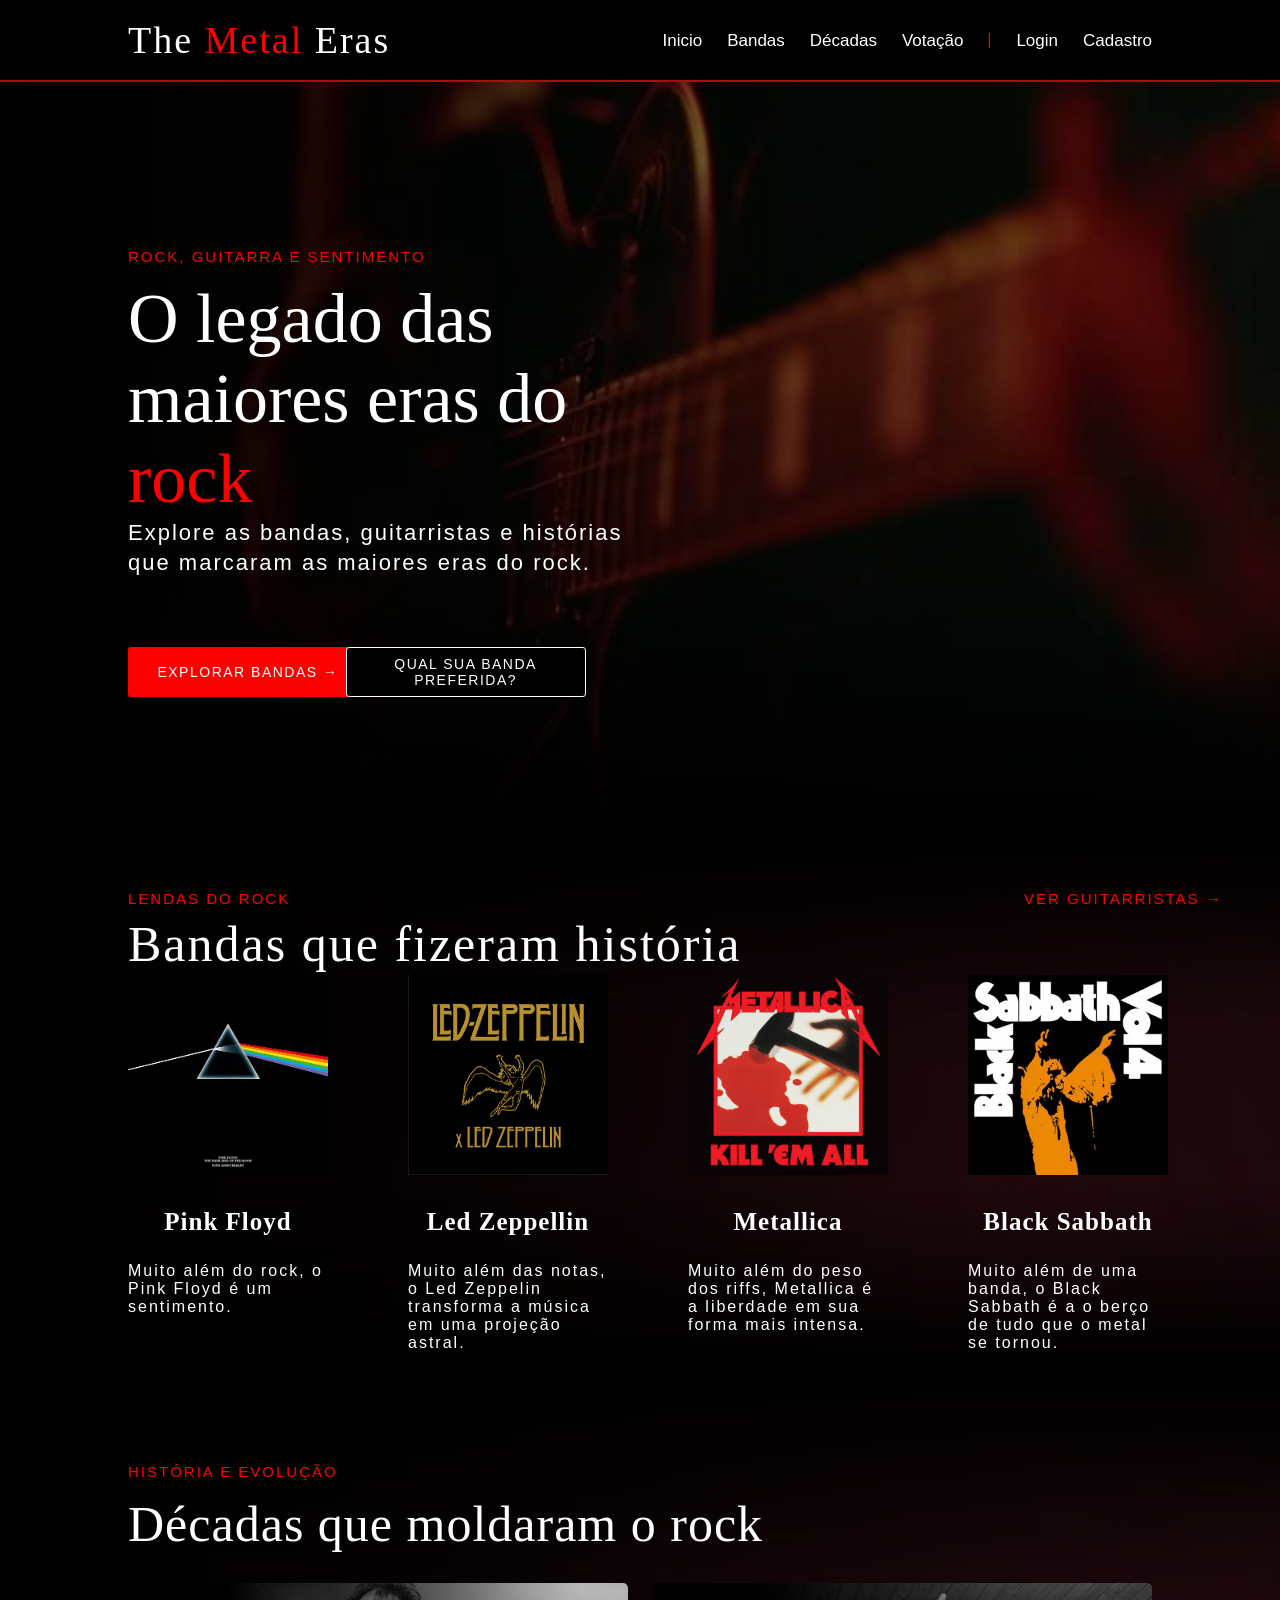
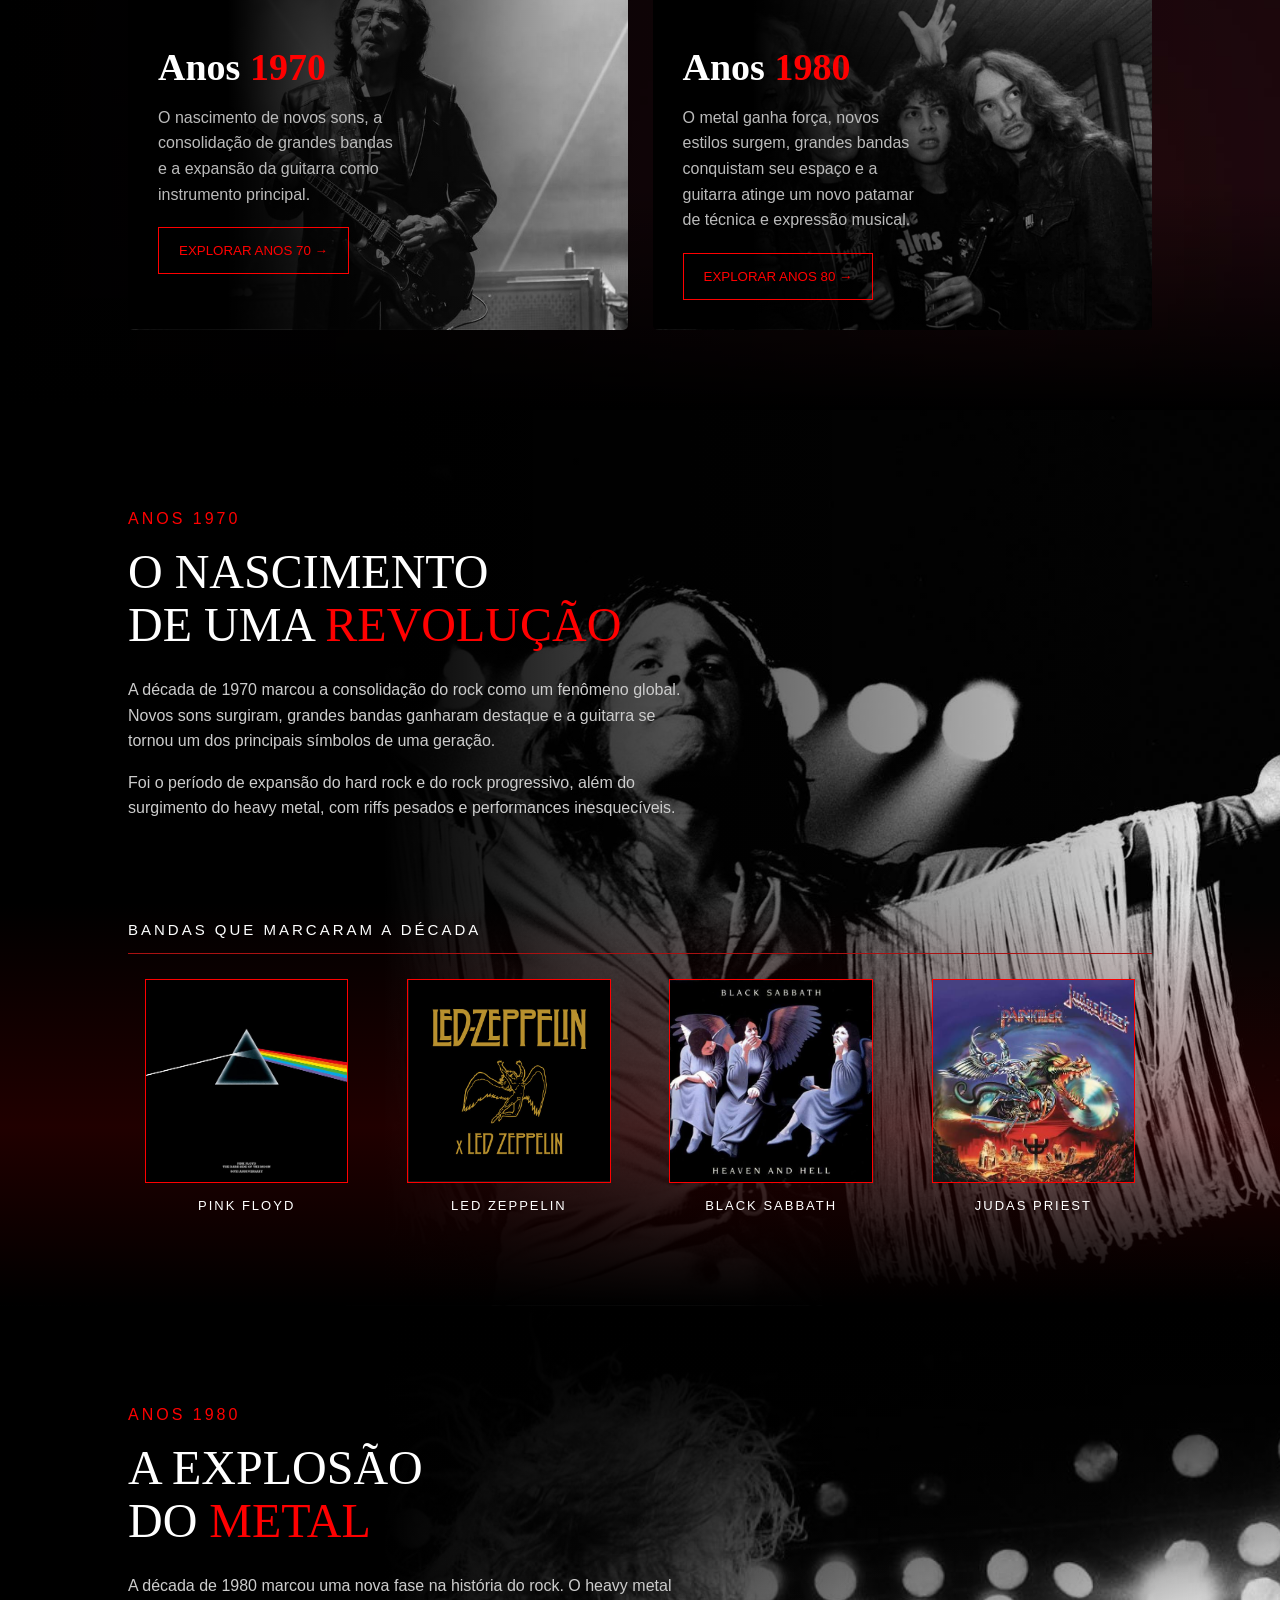
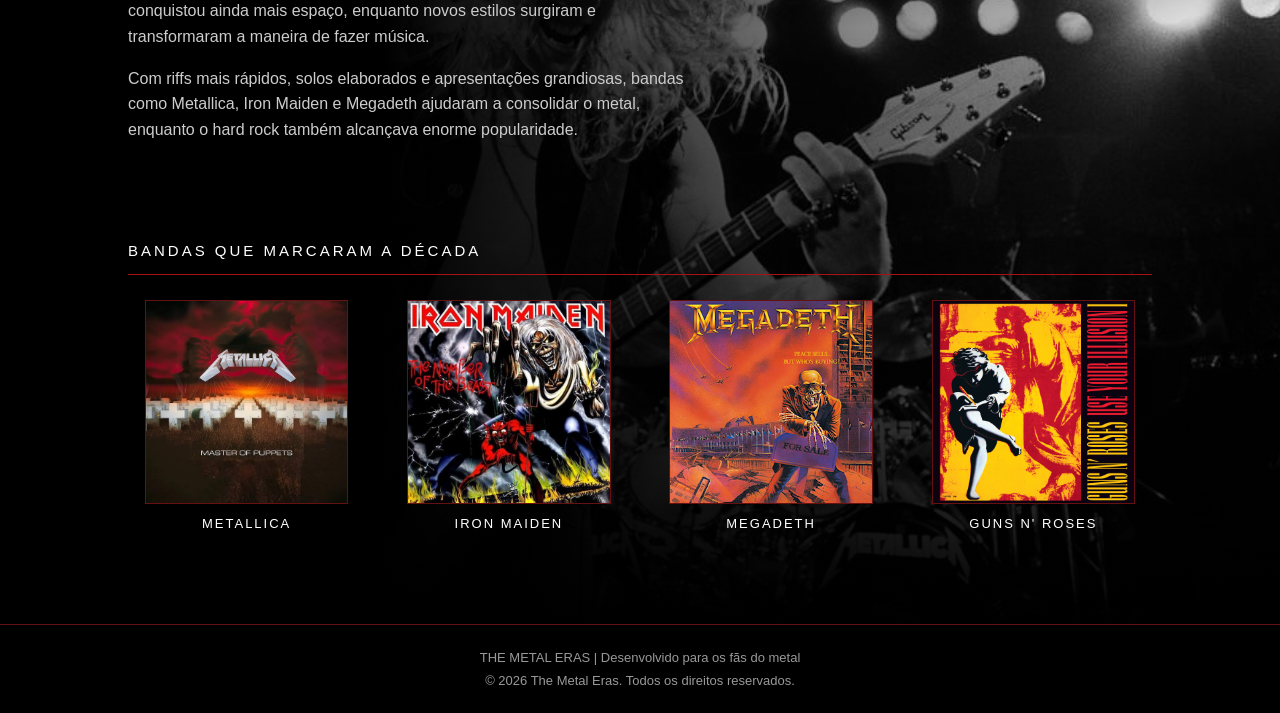
==== commit d4680fdb: "Atualizei o footer de todas as páginas, removi o campo de código de verificação, mais específicame" ====
--- a/web-data-viz/public/index.html
+++ b/web-data-viz/public/index.html
@@ -21,13 +21,13 @@
       <h1 class="titulo">The <span> Metal </span> Eras</h1>
       <ul class="navbar">
         <li class="agora">
-          <a href="">Inicio</a>
-        </li>
-        <li>
-          <a href="">Bandas</a>
-        </li>
-        <li>
-          <a href="">Décadas</a>
+          <a href="#inicio">Inicio</a>
+        </li>
+        <li>
+          <a href="#lendas">Bandas</a>
+        </li>
+        <li>
+          <a href="#decadas">Décadas</a>
         </li>
         <li>
           <a href="">Votação</a>
@@ -46,7 +46,7 @@
     </div>
   </div>
 
-  <div class="banner">
+  <div class="banner" id="inicio">
     <div class="frase_vermelha">
       <p>ROCK, GUITARRA E SENTIMENTO</p>
     </div>
@@ -108,7 +108,7 @@
 
   <!-- DÉCADAS DO ROCK -->
 
-  <div class="decadas">
+  <div class="decadas" id="decadas">
     <div class="container">
 
       <div class="titulo_decadas">
@@ -275,11 +275,12 @@
   </div>
 
 
-  <div class="footer">
-    <div class="container">
-      <h4>Feito com amor por aluno &hearts; SPTech &copy; 2023-2026</h4>
-    </div>
-  </div>
+<div class="footer">
+    <div class="container">
+        <p>THE METAL ERAS | Desenvolvido para os fãs do metal</p>
+        <p>© 2026 The Metal Eras. Todos os direitos reservados.</p>
+    </div>
+</div>
 </body>
 
 </html>
--- a/web-data-viz/public/css/estilo.css
+++ b/web-data-viz/public/css/estilo.css
@@ -566,185 +566,167 @@
 /* FOOTER */
 
 .footer {
-  background-color: #32b9cd;
-  height: 150px;
-  color: #fff;
-  display: flex;
-  font-size: 15px;
+    background-color: #000;
+    border-top: 1px solid #661111;
+    padding: 25px 0;
+    color: #999;
 }
 
 .footer .container {
-  justify-content: center;
-  text-align: center;
-}
-
-.footer .container .version {
-  font-size: 12px;
-}
-
-/* LOGIN */
+    display: flex;
+    flex-direction: column;
+    align-items: center;
+    gap: 8px;
+}
+
+.footer p {
+    font-family: 'Poppins', sans-serif;
+    font-size: 13px;
+    margin: 0;
+    text-align: center;
+}
+
+/* LOGIN E CADASTRO */
 
 .login {
-  height: var(--tamanho-login);
-  background-image: url('../assets/imgs/bg-jelly-fish-para-home.png');
-  background-size: cover;
+    height: var(--tamanho-login);
+    background-image: url('../assets/fundo cadastro.jpeg');
+    background-size: cover;
+    background-position: center;
+    background-repeat: no-repeat;
+}
+
+.titulo span {
+    color: red;
 }
 
 .login .container {
-  justify-content: center;
-  align-items: center;
-  height: 100%;
-}
+    justify-content: center;
+    align-items: center;
+    height: 100%;
+}
+
+/* CARD */
 
 .card {
-  width: 50%;
-  background-color: #e5e5e5;
-  border-radius: 10px;
-  display: flex;
-  align-items: center;
-  justify-content: space-evenly;
-  color: palevioletred;
-  flex-direction: column;
-  height: fit-content;
-  padding: 20px 0;
+    width: 50%;
+    background-color: #000;
+    border: 1px solid #991111;
+    border-radius: 15px;
+    display: flex;
+    align-items: center;
+    justify-content: space-evenly;
+    color: white;
+    flex-direction: column;
+    height: fit-content;
+    padding: 30px 0;
+    box-shadow: 0 0 25px rgba(100, 0, 0, 0.2);
 }
 
 .card h2 {
-  margin: 0;
-  font-size: 30px;
-}
+    margin: 0 0 25px;
+    font-size: 30px;
+    font-family: 'Cinzel', serif;
+    font-weight: 500;
+    color: white;
+    text-align: center;
+}
+
+/* FORMULÁRIO */
 
 .formulario {
-  display: flex;
-  height: 90%;
-  width: 80%;
-  justify-content: space-around;
-  flex-direction: column;
+    display: flex;
+    width: 80%;
+    justify-content: space-around;
+    flex-direction: column;
+    gap: 15px;
 }
 
 .formulario span {
-  font-size: 15px;
-  font-weight: 800;
-}
+    font-size: 15px;
+    font-weight: 500;
+    font-family: 'Poppins', sans-serif;
+    color: white;
+}
+
+.campo {
+    display: flex;
+    flex-direction: column;
+    justify-content: start;
+    gap: 7px;
+}
+
+/* INPUTS */
 
 .formulario input {
-  border: 2px solid #32b9cd;
-  text-align: center;
-  border-radius: 10px;
-  margin: 0;
-}
+    height: 45px;
+    background-color: #191919;
+    border: 1px solid #444444;
+    border-radius: 8px;
+    color: white;
+    font-family: 'Poppins', sans-serif;
+    font-size: 14px;
+    text-align: left;
+    padding: 0 15px;
+    box-sizing: border-box;
+}
+
+.formulario input::placeholder {
+    color: #999999;
+}
+
+.formulario input:focus {
+    outline: none;
+    border-color: #bb111b;
+}
+
+/* SELECT */
 
 .formulario select {
-  border: 2px solid #32b9cd;
-  background-color: white;
-  color: gray;
-  height: 36px;
-  text-align: center;
-  border-radius: 10px;
-  margin: 0;
-}
-
-.campo {
-  display: flex;
-  flex-direction: column;
-  justify-content: start;
-  padding: 5px 0;
-}
+    border: 1px solid #444444;
+    background-color: #191919;
+    color: white;
+    height: 45px;
+    border-radius: 8px;
+    padding: 0 15px;
+}
+
+/* BOTÃO */
 
 .botao {
-  cursor: pointer;
-  font-family: "Barlow", sans-serif;
-  border: 0;
-  border-radius: 5px;
-  font-weight: 600;
-  font-size: 18px;
-  color: #fff;
-  background-color: #ED145B;
-  width: 120px;
-  height: 30px;
-  align-self: center;
-  margin-top: 20px;
-}
+    cursor: pointer;
+    font-family: 'Poppins', sans-serif;
+    border: none;
+    border-radius: 8px;
+    font-weight: 600;
+    font-size: 18px;
+    color: white;
+    background-color: #a80e18;
+    width: 65%;
+    height: 48px;
+    align-self: center;
+    margin-top: 20px;
+    transition: 0.3s;
+}
+
+.botao:hover {
+    background-color: #d71920;
+}
+
+/* CARREGAMENTO E ERROS */
 
 .loading-div {
-  width: 50px;
-  display: none;
+    width: 50px;
+    display: none;
 }
 
 .loading-div img {
-  height: 50px;
-  width: 50px;
+    height: 50px;
+    width: 50px;
 }
 
 #div_erros_login {
-  display: none
-}
-
-/* FORMULARIO */
-
-.alerta_erro {
-  display: flex;
-  justify-content: flex-end;
-}
-
-.card_erro {
-  display: none;
-  background-color: #fff;
-  color: black;
-  width: 230px;
-  position: fixed;
-  border-radius: 4px;
-  border: #ED145B 3px solid;
-  padding: 10px;
-  margin-right: 10%;
-}
-
-.card_erro #mensagem_erro {
-  font-weight: 500;
-  font-size: 20px;
-}
-
-.formulario .tipo_campo {
-  font-size: 20px;
-  font-weight: 600 !important;
-}
-
-.formulario {
-  display: flex;
-  flex-direction: column;
-}
-
-input {
-  margin-bottom: 10px;
-  border: 2px solid #32b9cd;
-  padding: 10px;
-  text-align: center;
-  border-radius: 10px;
-}
-
-.btn {
-  font-family: "Barlow", sans-serif;
-  border: 0;
-  border-radius: 5px;
-  font-weight: 600;
-  font-size: 18px;
-  padding: 10px 15px;
-  color: white;
-  background-color: #ED145B;
-  width: 120px;
-  align-self: center;
-  margin-top: 5px;
-}
-
-.loading-div {
-  width: 50px;
-  margin: auto;
-  display: none;
-}
-
-.loading-div img {
-  height: 50px;
-  width: 50px;
+    display: none;
 }
 
 /* SIMULADOR */
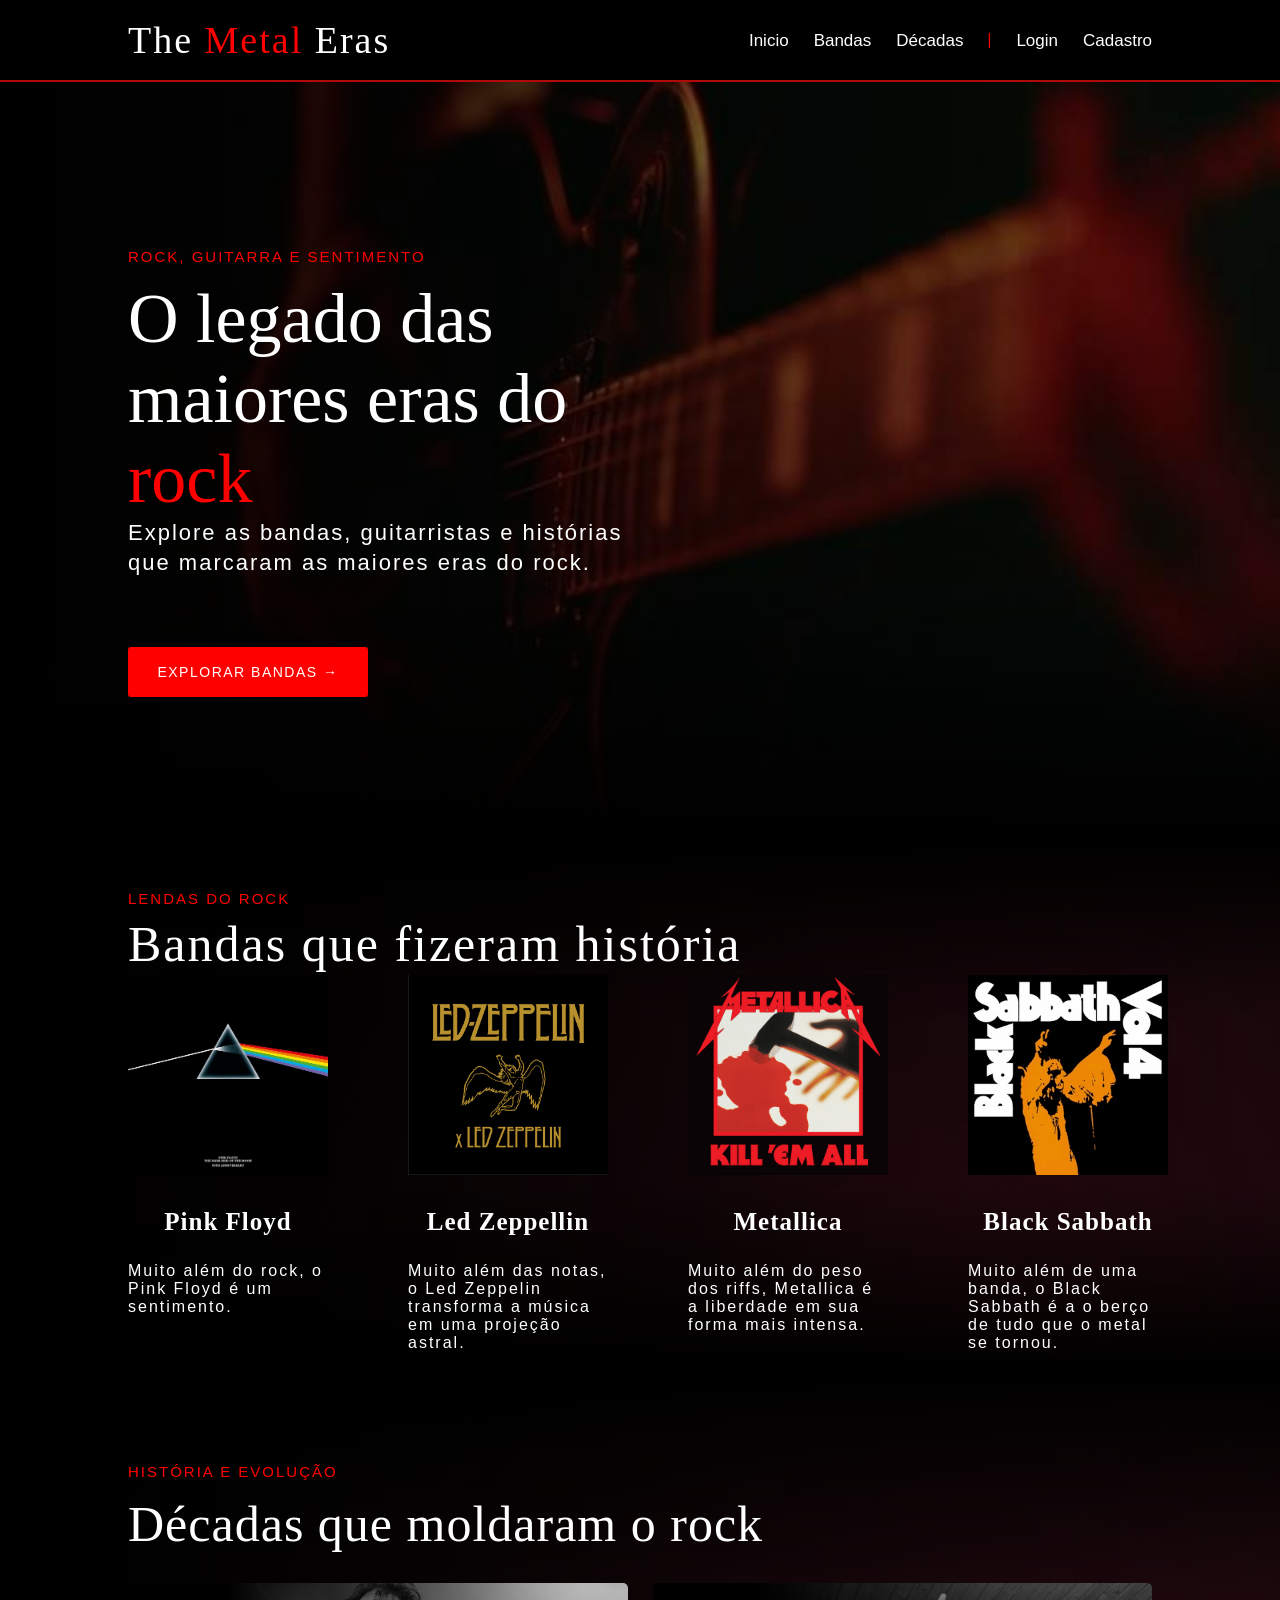
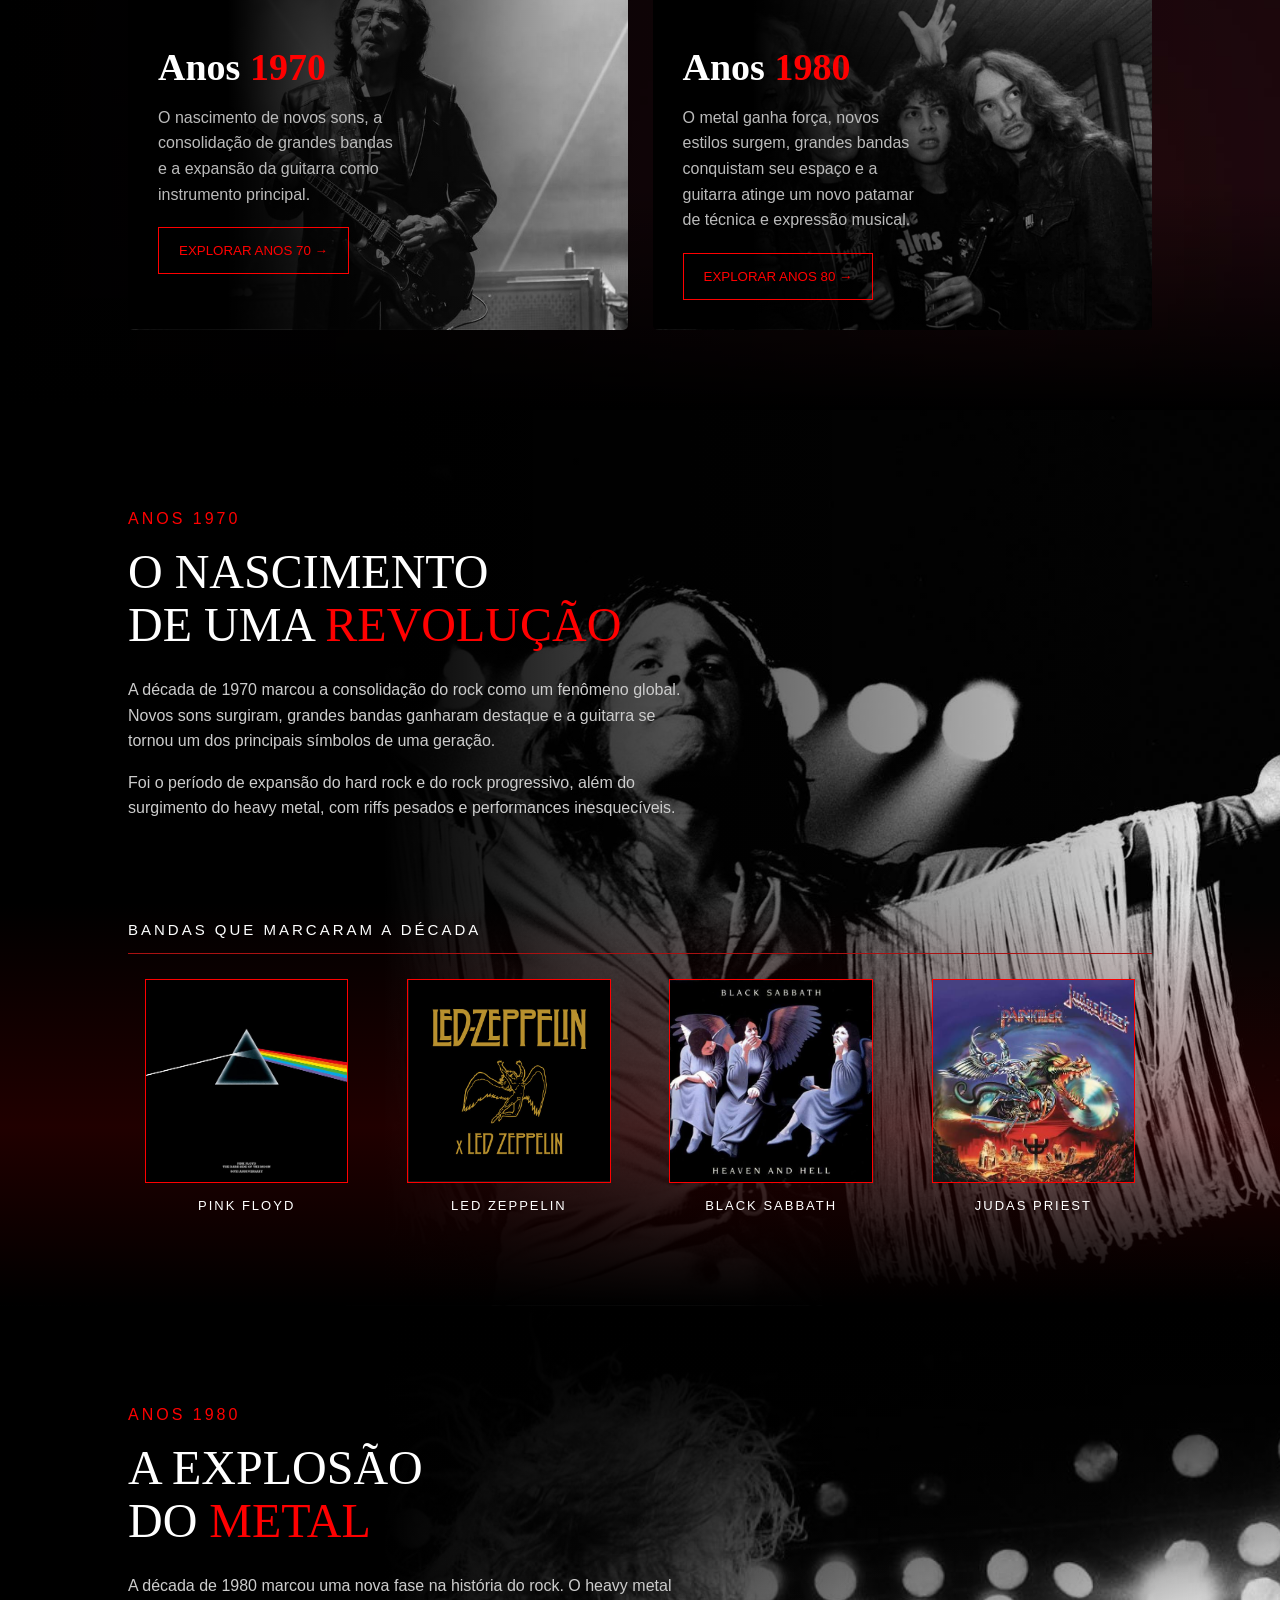
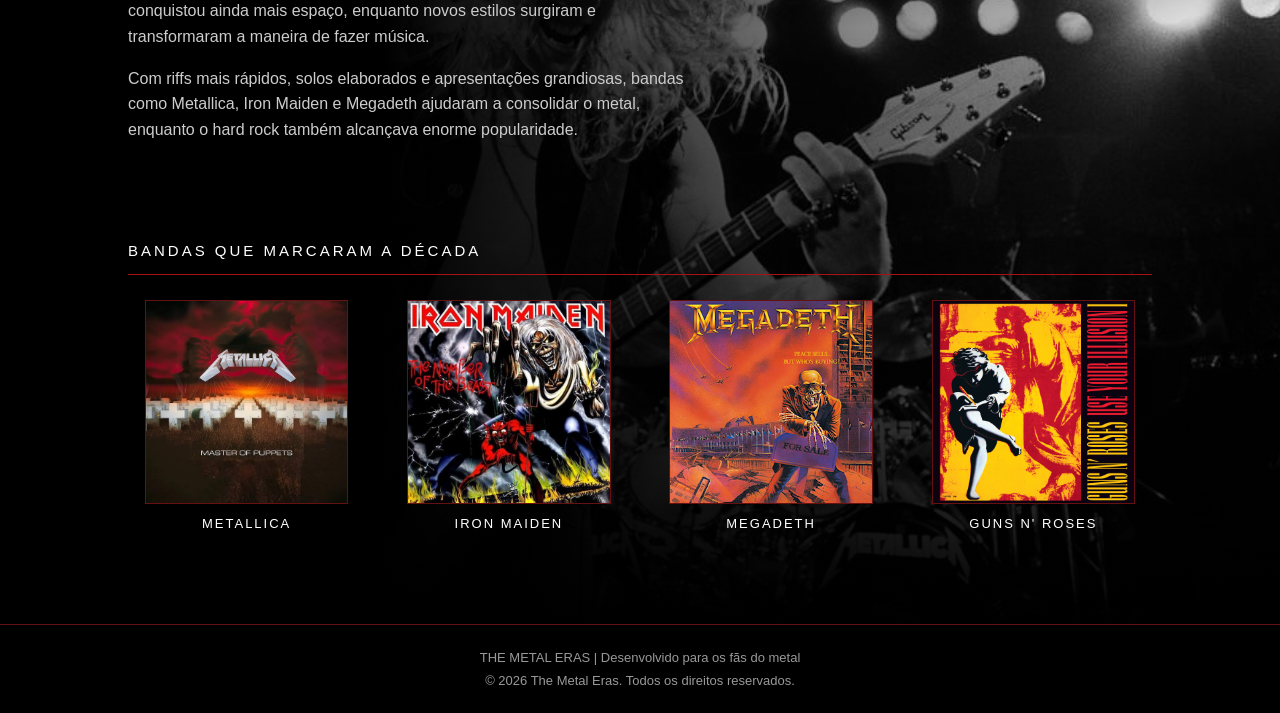
==== commit e6a4d689: "Adicionando a logo da metal eras no topo do site" ====
--- a/web-data-viz/public/index.html
+++ b/web-data-viz/public/index.html
@@ -11,7 +11,7 @@
   <script src="./js/sessao.js"></script>
 
   <link rel="stylesheet" href="./css/estilo.css">
-  <link rel="icon" href="./assets/icon/favicon2.ico">
+  <link rel="icon" href="../assets/logo metal eras.png" type="image/png">
   <link rel="preconnect" href="https://fonts.gstatic.com">
 </head>
 
@@ -29,9 +29,6 @@
         <li>
           <a href="#decadas">Décadas</a>
         </li>
-        <li>
-          <a href="">Votação</a>
-        </li>
         <!-- <li>
           <a href="simulador.html">Simulador</a>
         </li> -->
@@ -61,18 +58,12 @@
         <button class="botao_explorar">EXPLORAR BANDAS →</button>
       </a>
     </div>
-    <div>
-      <button class="escolha_banda" onclick="">QUAL SUA BANDA PREFERIDA?</button>
-    </div>
   </div>
 
   <div class="social" id="lendas">
     <div class="container">
       <div class="titulo_bandas">
         <p>LENDAS DO ROCK</p>
-      </div>
-      <div class="titulo_guitarristas">
-        <p href="">VER GUITARRISTAS →</p>
       </div>
       <div class="titulo_bandas2">
         <p>Bandas que fizeram história</p>
@@ -275,12 +266,12 @@
   </div>
 
 
-<div class="footer">
-    <div class="container">
-        <p>THE METAL ERAS | Desenvolvido para os fãs do metal</p>
-        <p>© 2026 The Metal Eras. Todos os direitos reservados.</p>
-    </div>
-</div>
+  <div class="footer">
+    <div class="container">
+      <p>THE METAL ERAS | Desenvolvido para os fãs do metal</p>
+      <p>© 2026 The Metal Eras. Todos os direitos reservados.</p>
+    </div>
+  </div>
 </body>
 
 </html>
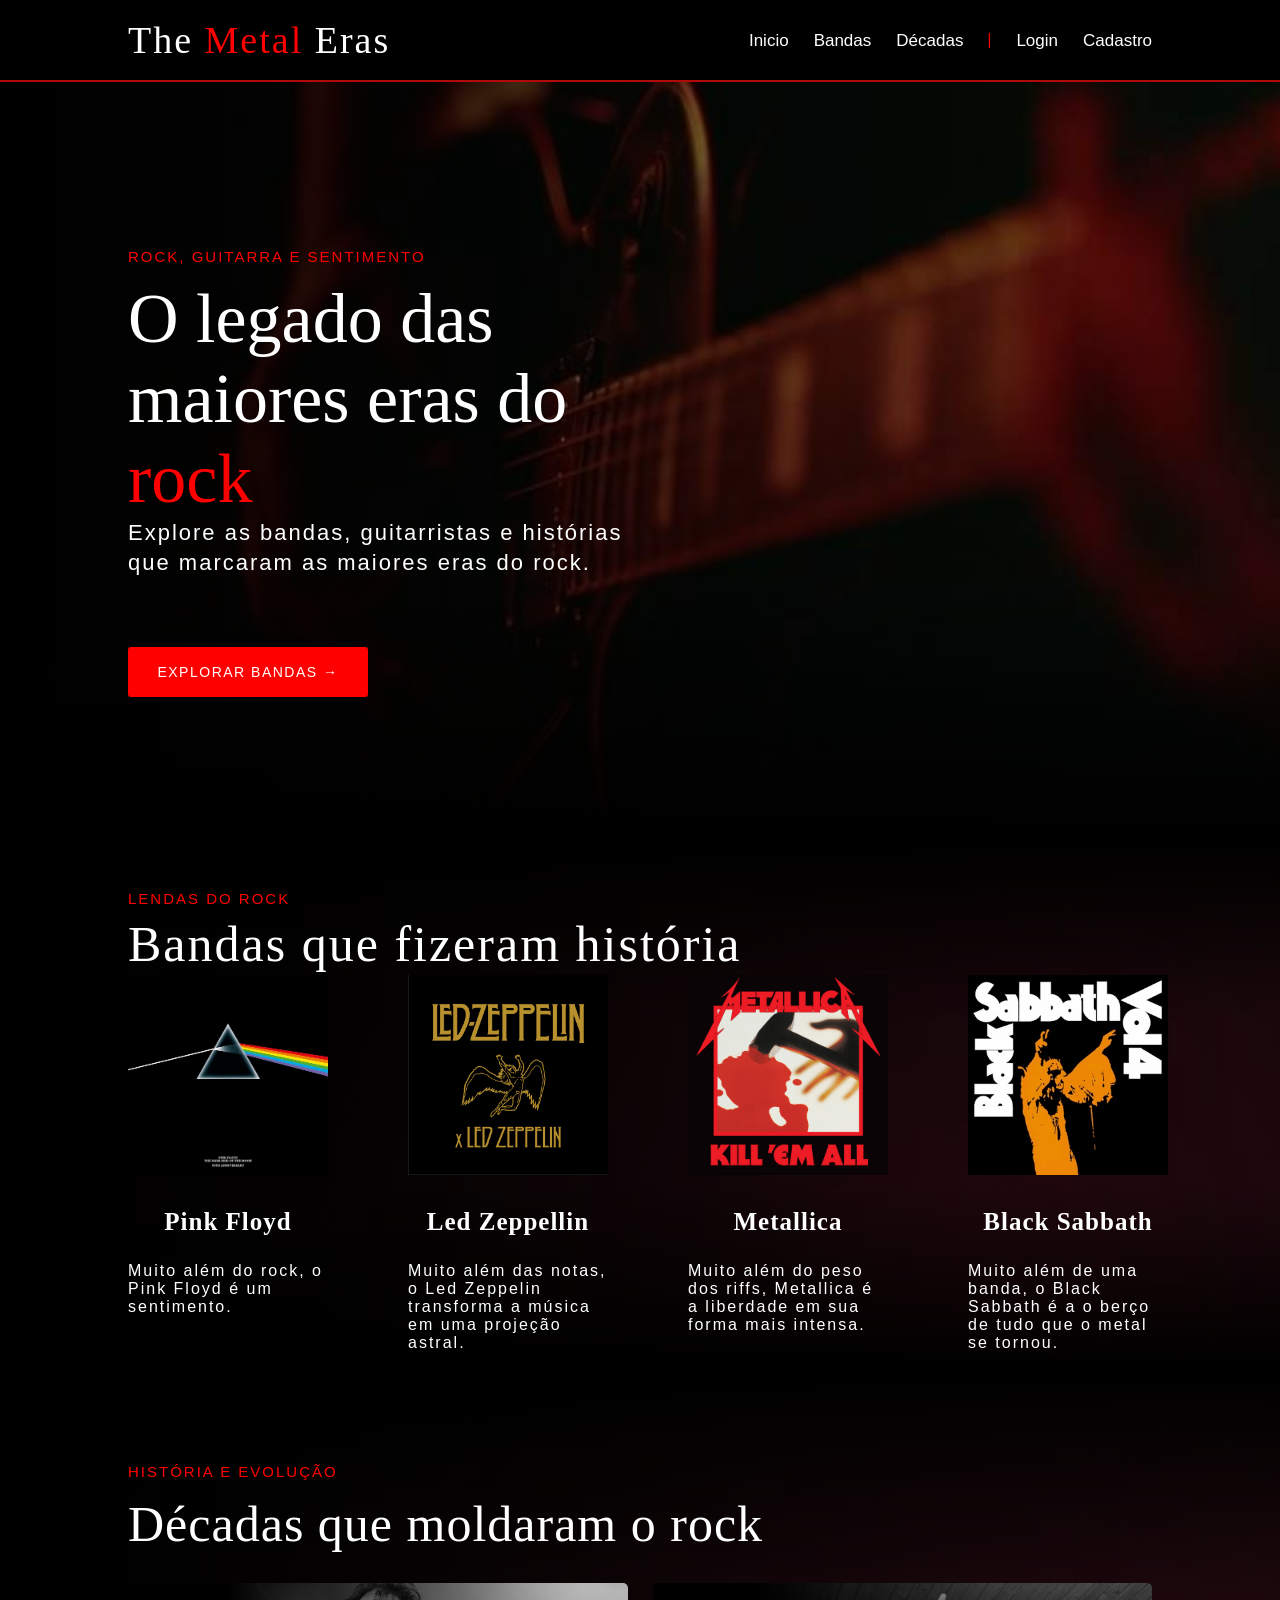
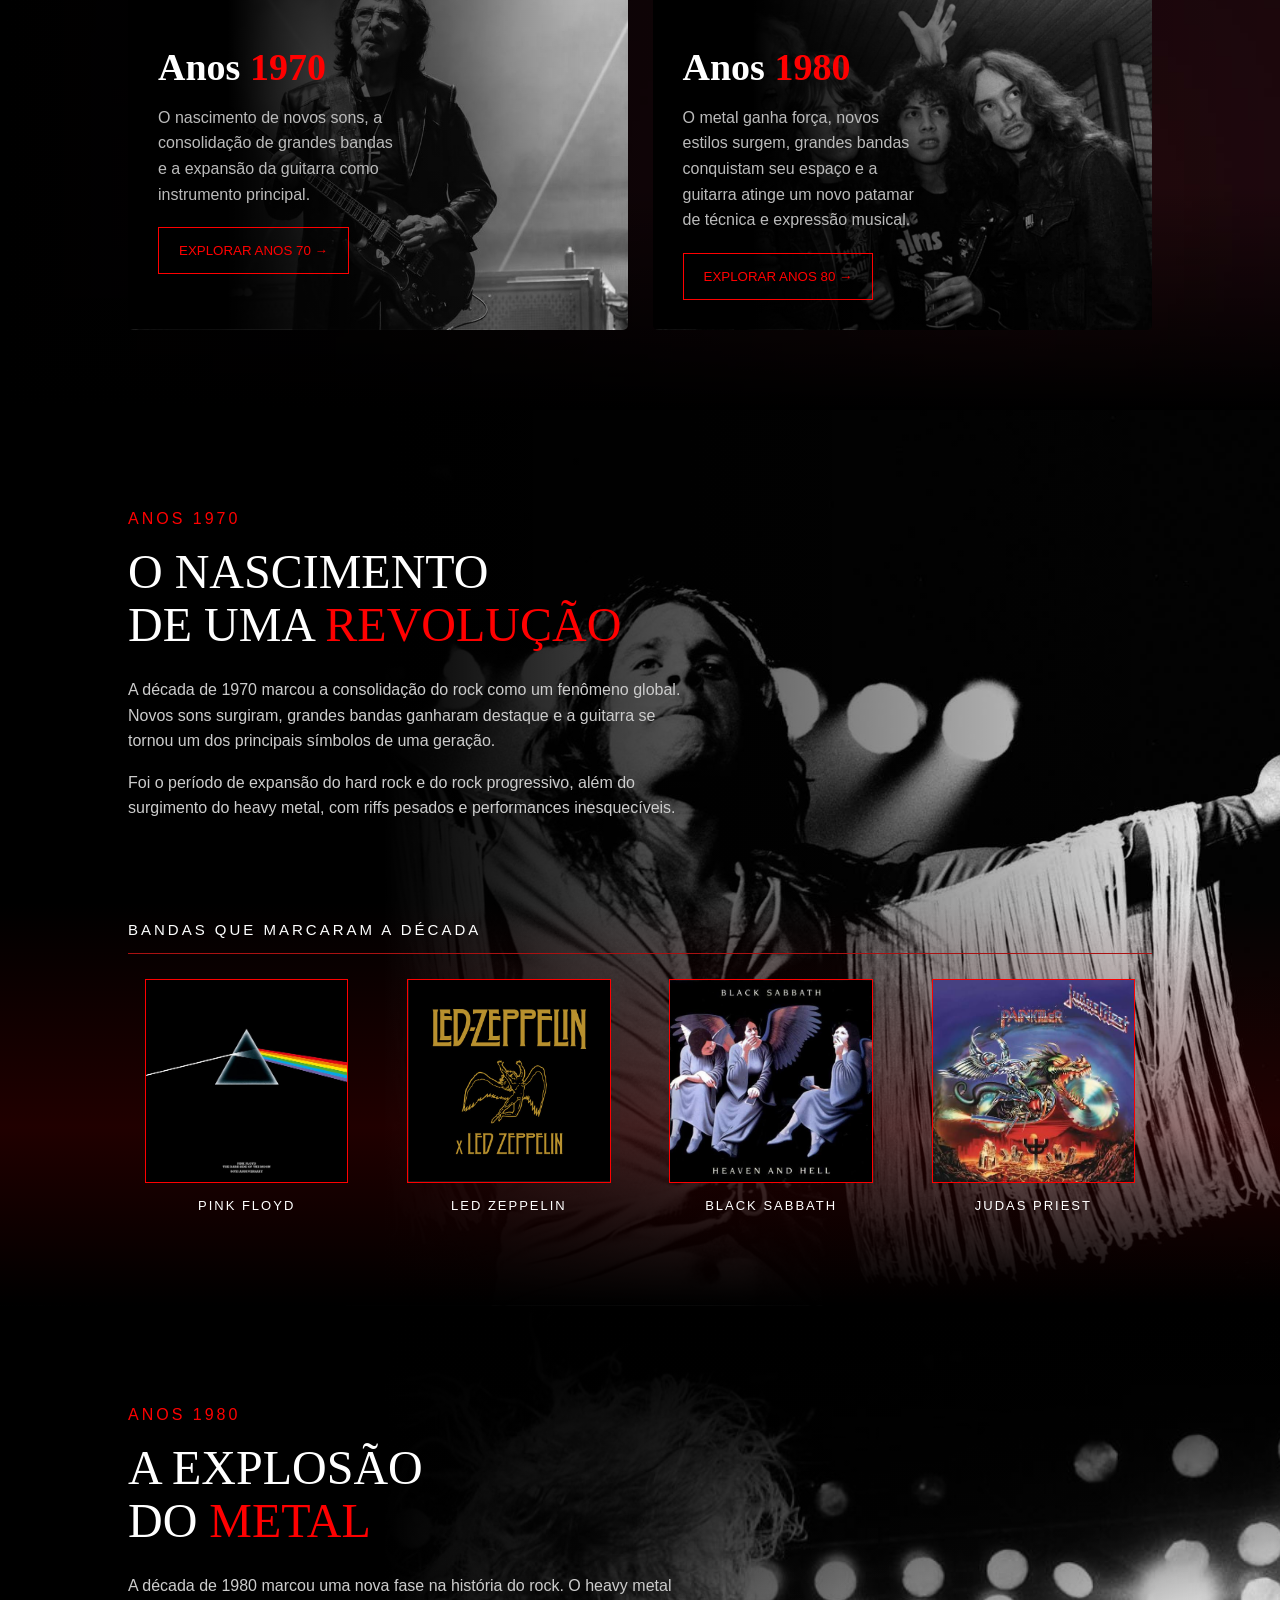
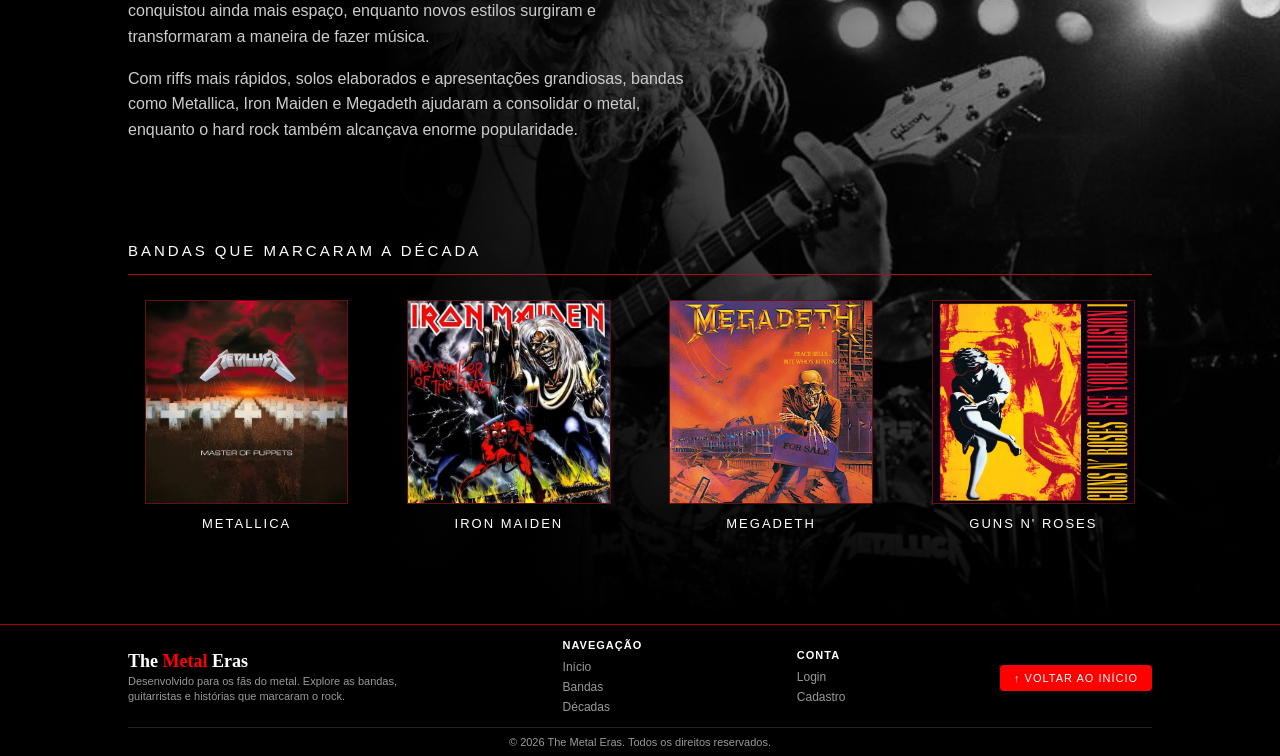
==== commit 52c56359: "Adicionando o footer no index.html" ====
--- a/web-data-viz/public/index.html
+++ b/web-data-viz/public/index.html
@@ -266,12 +266,42 @@
   </div>
 
 
-  <div class="footer">
-    <div class="container">
-      <p>THE METAL ERAS | Desenvolvido para os fãs do metal</p>
-      <p>© 2026 The Metal Eras. Todos os direitos reservados.</p>
-    </div>
-  </div>
+  <!--footer inicio-->
+  <footer class="footer">
+    <div class="container">
+      <div class="footer-topo">
+
+        <div class="footer-marca">
+          <h3 class="footer-titulo">The <span>Metal</span> Eras</h3>
+          <p>Desenvolvido para os fãs do metal. Explore as bandas, guitarristas e histórias que marcaram o rock.</p>
+        </div>
+
+        <div class="footer-coluna">
+          <h4>Navegação</h4>
+          <ul>
+            <li><a href="index.html#inicio">Início</a></li>
+            <li><a href="index.html#lendas">Bandas</a></li>
+            <li><a href="index.html#decadas">Décadas</a></li>
+          </ul>
+        </div>
+
+        <div class="footer-coluna">
+          <h4>Conta</h4>
+          <ul>
+            <li><a href="login.html">Login</a></li>
+            <li><a href="cadastro.html">Cadastro</a></li>
+          </ul>
+        </div>
+
+        <a href="index.html#inicio" class="footer-botao">↑ Voltar ao início</a>
+      </div>
+
+      <div class="footer-base">
+        <p>© 2026 The Metal Eras. Todos os direitos reservados.</p>
+      </div>
+    </div>
+  </footer>
+  <!--footer fim-->
 </body>
 
 </html>
--- a/web-data-viz/public/css/estilo.css
+++ b/web-data-viz/public/css/estilo.css
@@ -566,167 +566,302 @@
 /* FOOTER */
 
 .footer {
-    background-color: #000;
-    border-top: 1px solid #661111;
-    padding: 25px 0;
-    color: #999;
+  background-color: #000;
+  border-top: 1px solid #a00;
+  padding: 14px 0 8px;
+  font-family: 'Poppins', sans-serif;
+  color: #999;
 }
 
 .footer .container {
-    display: flex;
-    flex-direction: column;
-    align-items: center;
-    gap: 8px;
-}
-
-.footer p {
-    font-family: 'Poppins', sans-serif;
-    font-size: 13px;
-    margin: 0;
-    text-align: center;
+  display: block;
+  height: auto;
+}
+
+.footer-topo {
+  display: flex;
+  justify-content: space-between;
+  align-items: center;
+  gap: 20px;
+  flex-wrap: wrap;
+}
+
+.footer-marca {
+  max-width: 280px;
+}
+
+.footer-titulo {
+  color: #fff;
+  font-family: 'Times New Roman', serif;
+  font-size: 18px;
+  margin: 0 0 2px;
+}
+
+.footer-titulo span {
+  color: red;
+}
+
+.footer-marca p {
+  font-size: 11px;
+  line-height: 1.4;
+  margin: 0;
+}
+
+.footer-coluna h4 {
+  color: #fff;
+  font-size: 11px;
+  letter-spacing: 1px;
+  text-transform: uppercase;
+  margin: 0 0 6px;
+}
+
+.footer-coluna ul {
+  list-style: none;
+  padding: 0;
+  margin: 0;
+}
+
+.footer-coluna li {
+  margin-bottom: 2px;
+}
+
+.footer-coluna a {
+  color: #999;
+  text-decoration: none;
+  font-size: 12px;
+  transition: color 0.2s;
+}
+
+.footer-coluna a:hover {
+  color: red;
+}
+
+.footer-botao {
+  align-self: center;
+  background-color: red;
+  color: #fff;
+  text-decoration: none;
+  font-size: 11px;
+  letter-spacing: 1px;
+  text-transform: uppercase;
+  padding: 7px 14px;
+  border-radius: 4px;
+  white-space: nowrap;
+  transition: background-color 0.2s;
+}
+
+.footer-botao:hover {
+  background-color: #b30000;
+}
+
+.footer-base {
+  margin-top: 10px;
+  padding-top: 8px;
+  border-top: 1px solid #222;
+  text-align: center;
+  font-size: 11px;
+}
+
+.footer-base p {
+  margin: 0;
 }
 
 /* LOGIN E CADASTRO */
 
+
+
+.login.pagina-cadastro {
+  height: auto;
+  min-height: calc(100vh - var(--tamanho-header));
+  padding: 35px 0 50px;
+  box-sizing: border-box;
+}
+
+
+.pagina-cadastro .container {
+  height: auto;
+  display: flex;
+  justify-content: center;
+  align-items: center;
+}
+
+.pagina-cadastro .card-cadastro {
+  height: auto;
+  margin: 0 auto;
+}
+
+
 .login {
-    height: var(--tamanho-login);
-    background-image: url('../assets/fundo cadastro.jpeg');
-    background-size: cover;
-    background-position: center;
-    background-repeat: no-repeat;
+  height: var(--tamanho-login);
+  background-image: url('../assets/fundo cadastro.jpeg');
+  background-size: cover;
+  background-position: center;
+  background-repeat: no-repeat;
 }
 
 .titulo span {
-    color: red;
-}
-
-.login .container {
-    justify-content: center;
-    align-items: center;
-    height: 100%;
+  color: red;
+}
+
+
+.login.pagina-cadastro .container {
+  height: auto;
+  display: flex;
+  justify-content: center;
+  align-items: center;
+}
+
+
+.regras-senha {
+  color: #999999;
+  font-family: 'Poppins', sans-serif;
+  font-size: 13px;
+  margin-top: 10px;
+  line-height: 1.8;
+}
+
+.login.pagina-login {
+  height: auto;
+  min-height: calc(100vh - var(--tamanho-header));
+  box-sizing: border-box;
+  display: flex;
+  align-items: center;
+  justify-content: center;
+}
+
+.pagina-login .container {
+  width: 100%;
+  height: auto;
+  display: flex;
+  justify-content: center;
+  align-items: center;
+}
+
+.pagina-login .card-login {
+  margin: 0 auto;
 }
 
 /* CARD */
 
 .card {
-    width: 50%;
-    background-color: #000;
-    border: 1px solid #991111;
-    border-radius: 15px;
-    display: flex;
-    align-items: center;
-    justify-content: space-evenly;
-    color: white;
-    flex-direction: column;
-    height: fit-content;
-    padding: 30px 0;
-    box-shadow: 0 0 25px rgba(100, 0, 0, 0.2);
+  width: 50%;
+  background-color: #000;
+  border: 1px solid #991111;
+  border-radius: 15px;
+  display: flex;
+  align-items: center;
+  justify-content: space-evenly;
+  color: white;
+  flex-direction: column;
+  height: fit-content;
+  padding: 30px 0;
+  box-shadow: 0 0 25px rgba(100, 0, 0, 0.2);
 }
 
 .card h2 {
-    margin: 0 0 25px;
-    font-size: 30px;
-    font-family: 'Cinzel', serif;
-    font-weight: 500;
-    color: white;
-    text-align: center;
+  margin: 0 0 25px;
+  font-size: 30px;
+  font-family: 'Cinzel', serif;
+  font-weight: 500;
+  color: white;
+  text-align: center;
 }
 
 /* FORMULÁRIO */
 
 .formulario {
-    display: flex;
-    width: 80%;
-    justify-content: space-around;
-    flex-direction: column;
-    gap: 15px;
+  display: flex;
+  width: 80%;
+  justify-content: space-around;
+  flex-direction: column;
+  gap: 15px;
 }
 
 .formulario span {
-    font-size: 15px;
-    font-weight: 500;
-    font-family: 'Poppins', sans-serif;
-    color: white;
+  font-size: 15px;
+  font-weight: 500;
+  font-family: 'Poppins', sans-serif;
+  color: white;
 }
 
 .campo {
-    display: flex;
-    flex-direction: column;
-    justify-content: start;
-    gap: 7px;
+  display: flex;
+  flex-direction: column;
+  justify-content: start;
+  gap: 7px;
 }
 
 /* INPUTS */
 
 .formulario input {
-    height: 45px;
-    background-color: #191919;
-    border: 1px solid #444444;
-    border-radius: 8px;
-    color: white;
-    font-family: 'Poppins', sans-serif;
-    font-size: 14px;
-    text-align: left;
-    padding: 0 15px;
-    box-sizing: border-box;
+  height: 45px;
+  background-color: #191919;
+  border: 1px solid #444444;
+  border-radius: 8px;
+  color: white;
+  font-family: 'Poppins', sans-serif;
+  font-size: 14px;
+  text-align: left;
+  padding: 0 15px;
+  box-sizing: border-box;
 }
 
 .formulario input::placeholder {
-    color: #999999;
+  color: #999999;
 }
 
 .formulario input:focus {
-    outline: none;
-    border-color: #bb111b;
+  outline: none;
+  border-color: #bb111b;
 }
 
 /* SELECT */
 
 .formulario select {
-    border: 1px solid #444444;
-    background-color: #191919;
-    color: white;
-    height: 45px;
-    border-radius: 8px;
-    padding: 0 15px;
+  border: 1px solid #444444;
+  background-color: #191919;
+  color: white;
+  height: 45px;
+  border-radius: 8px;
+  padding: 0 15px;
 }
 
 /* BOTÃO */
 
 .botao {
-    cursor: pointer;
-    font-family: 'Poppins', sans-serif;
-    border: none;
-    border-radius: 8px;
-    font-weight: 600;
-    font-size: 18px;
-    color: white;
-    background-color: #a80e18;
-    width: 65%;
-    height: 48px;
-    align-self: center;
-    margin-top: 20px;
-    transition: 0.3s;
+  cursor: pointer;
+  font-family: 'Poppins', sans-serif;
+  border: none;
+  border-radius: 8px;
+  font-weight: 600;
+  font-size: 18px;
+  color: white;
+  background-color: #a80e18;
+  width: 65%;
+  height: 48px;
+  align-self: center;
+  margin-top: 20px;
+  transition: 0.3s;
 }
 
 .botao:hover {
-    background-color: #d71920;
+  background-color: #d71920;
 }
 
 /* CARREGAMENTO E ERROS */
 
 .loading-div {
-    width: 50px;
-    display: none;
+  width: 50px;
+  display: none;
 }
 
 .loading-div img {
-    height: 50px;
-    width: 50px;
+  height: 50px;
+  width: 50px;
 }
 
 #div_erros_login {
-    display: none;
+  display: none;
 }
 
 /* SIMULADOR */
